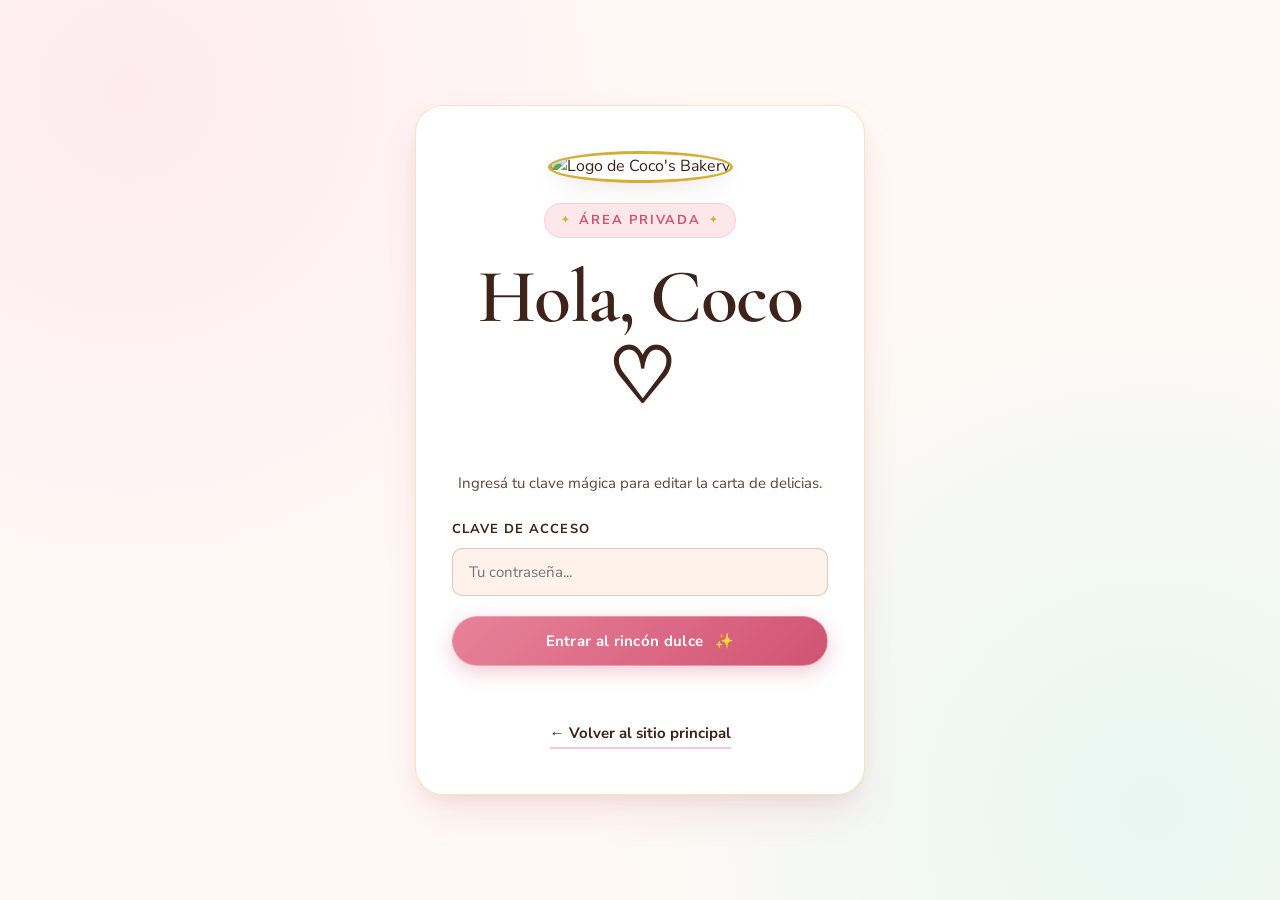
==== admin.html @ 11f6545b "refactor: eliminar menciones literales de monerias de cafe y unificar tono de marca" ====
<!doctype html>
<html lang="es">
  <head>
    <meta charset="UTF-8" />
    <meta name="viewport" content="width=device-width, initial-scale=1.0" />
    <meta name="robots" content="noindex,nofollow" />
    <title>Administración · Coco's Bakery</title>
    <link rel="preconnect" href="https://fonts.googleapis.com" />
    <link rel="preconnect" href="https://fonts.gstatic.com" crossorigin />
    <link href="https://fonts.googleapis.com/css2?family=Cormorant+Garamond:ital,wght@0,500;0,600;0,700;1,500&family=Nunito+Sans:wght@400;600;700;800&display=swap" rel="stylesheet" />
    <link rel="stylesheet" href="styles.css" />
  </head>
  <body class="admin-body">

    <!-- PANTALLA DE INGRESO (LOGIN) -->
    <main class="admin-login-wrap" id="admin-login">
      <div class="admin-login-card">
        <img class="admin-login-avatar" src="https://raw.githubusercontent.com/vslocaltech/cocos-bakery/main/assets/cocos-bakery-mark.jpg" alt="Logo de Coco's Bakery" />
        <span class="eyebrow">Área Privada</span>
        <h1>Hola, Coco ♡</h1>
        <p style="color: var(--choco-soft); font-size: 15px; margin-bottom: 24px;">Ingresá tu clave mágica para editar la carta de delicias.</p>
        
        <form id="login-form">
          <div class="form-group">
            <label for="admin-key">Clave de acceso</label>
            <input id="admin-key" class="form-control" type="password" autocomplete="current-password" placeholder="Tu contraseña..." required />
          </div>
          <button class="button button-pink" type="submit" style="width: 100%;">
            Entrar al rincón dulce <span>✨</span>
          </button>
          <p class="form-message" role="status"></p>
        </form>

        <div style="margin-top: 25px;">
          <a class="text-link" href="index.html">← Volver al sitio principal</a>
        </div>
      </div>
    </main>

    <!-- PANEL DE ADMINISTRACIÓN (DASHBOARD) -->
    <main class="admin-panel hidden" id="admin-panel">
      <!-- Barra superior -->
      <header class="admin-navbar">
        <a class="brand" href="index.html">
          <span class="brand-mini">C</span>
          <span>Coco's Bakery</span>
        </a>
        <div class="admin-nav-actions">
          <a href="catalogo.html" class="button button-secondary" style="padding: 8px 18px; font-size: 13px;">
            Ver catálogo <span>↗</span>
          </a>
          <button class="button button-dark" id="logout" type="button" style="padding: 8px 18px; font-size: 13px;">
            Cerrar sesión
          </button>
        </div>
      </header>

      <!-- Contenedor del panel -->
      <div class="admin-container">
        <div style="margin-bottom: 35px;">
          <span class="eyebrow">Coco's Bakery · Panel de Gestión</span>
          <h1>Tu carta, a tu manera ✨</h1>
          <p style="color: var(--choco-soft); max-width: 680px; font-size: 16px;">
            Podés agregar nuevos dulces, cambiar sus fotos, actualizar sus precios o editarlos cuando quieras. Los cambios se reflejarán instantáneamente en la tienda.
          </p>
        </div>

        <div class="admin-grid-layout">
          <!-- Formulario Agregar / Editar Producto -->
          <section class="admin-panel-card">
            <h2 id="form-title">Agregar Nuevo Dulce 🧁</h2>
            <p class="subtitle">Completá los detalles para publicar en el catálogo.</p>

            <form id="product-form">
              <input type="hidden" id="edit-index" value="-1" />

              <div class="form-group">
                <label for="prod-name">Nombre del producto</label>
                <input id="prod-name" name="name" class="form-control" required placeholder="Ej. Tarta de Frutillas Vintage" />
              </div>

              <div class="form-group">
                <label for="prod-category">Categoría</label>
                <select id="prod-category" name="category" class="form-control">
                  <option value="Tortas">Tortas</option>
                  <option value="Galletitas">Galletitas</option>
                  <option value="Dulces">Dulces</option>
                  <option value="Especiales">Especiales</option>
                </select>
              </div>

              <div class="form-group">
                <label for="prod-price">Precio referencial</label>
                <input id="prod-price" name="price" class="form-control" placeholder="Ej. $4.500 o Consultar" />
              </div>

              <div class="form-group">
                <label for="prod-desc">Descripción</label>
                <textarea id="prod-desc" name="description" class="form-control" rows="3" required placeholder="Detalles, sabores e ingredientes con encanto..."></textarea>
              </div>

              <div class="form-group">
                <label>Foto del producto</label>
                <div style="display: grid; gap: 8px;">
                  <input type="file" id="product-image-file" class="form-control" accept="image/*" style="font-size: 13px;" />
                  <input type="url" id="product-image-url" class="form-control" placeholder="O pega un enlace de imagen (https://...)" />
                </div>
                <!-- Vista previa de imagen -->
                <div class="image-preview-box">
                  <span id="preview-placeholder" class="image-preview-placeholder">
                    ✨ Vista previa de la foto aquí
                  </span>
                  <img id="preview-image" class="hidden" alt="Vista previa del dulce" />
                </div>
              </div>

              <div style="display: grid; gap: 10px; margin-top: 25px;">
                <button id="submit-btn" class="button button-pink" type="submit" style="width: 100%;">
                  Guardar en la carta <span>+</span>
                </button>
                <button id="cancel-btn" class="button button-secondary hidden" type="button" style="width: 100%;">
                  Cancelar edición
                </button>
              </div>
            </form>
          </section>

          <!-- Listado de Productos Existentes -->
          <section class="admin-panel-card">
            <h2>Dulces en la Carta 🎀</h2>
            <p class="subtitle">Lista en vivo de los productos disponibles en tu web.</p>
            <div id="admin-product-list" class="admin-products-list">
              <!-- Renderizado dinámicamente con script.js -->
            </div>
          </section>
        </div>
      </div>
    </main>

    <script src="script.js"></script>
  </body>
</html>
---- styles.css ----
/* ==========================================================================
   COCO'S BAKERY — PASTELERÍA DE FANTASÍA & REPOSTERÍA ARTESANAL
   Inspirado en la delicadeza victoriana, repostería mágica,
   tonos rosa pastel, crema de vainilla, acentos dorados y lazos delicados.
   ========================================================================== */

:root {
  /* Paleta Pastel de Fantasía */
  --cream-base: #FFF9F5;
  --cream-card: #FFFFFF;
  --cream-tint: #FFF2EB;
  --cream-soft: #FDE8DD;
  
  --pink-pastel: #FCE8EB;
  --pink-blush: #F7C6D0;
  --pink-accent: #E88299;
  --pink-deep: #D05373;
  
  --gold-shimmer: #FDF4D8;
  --gold-accent: #D4AF37;
  --gold-dark: #A67C1E;
  
  --mint-soft: #E3F5F0;
  --mint-accent: #87C7B5;
  
  --choco-rich: #3D2319;
  --choco-soft: #634336;
  --choco-light: #947164;
  --choco-border: rgba(61, 35, 25, 0.12);
  
  /* Tipografías */
  --font-serif: 'Cormorant Garamond', Garamond, 'Playfair Display', Georgia, serif;
  --font-sans: 'Nunito Sans', -apple-system, BlinkMacSystemFont, 'Segoe UI', Roboto, sans-serif;
  
  /* Elevaciones suaves (Marshmallow & Cream) */
  --shadow-sm: 0 4px 12px rgba(61, 35, 25, 0.05);
  --shadow-md: 0 10px 28px -4px rgba(61, 35, 25, 0.08), 0 4px 10px -2px rgba(232, 130, 153, 0.08);
  --shadow-lg: 0 20px 40px -6px rgba(208, 83, 115, 0.15), 0 8px 16px -4px rgba(61, 35, 25, 0.06);
  --shadow-gold: 0 8px 24px -2px rgba(212, 175, 55, 0.25);
  
  /* Radios de borde */
  --radius-sm: 10px;
  --radius-md: 18px;
  --radius-lg: 28px;
  --radius-full: 9999px;
  
  --transition: all 0.3s cubic-bezier(0.25, 1, 0.5, 1);
}

* {
  box-sizing: border-box;
}

html {
  scroll-behavior: smooth;
}

body {
  margin: 0;
  background-color: var(--cream-base);
  color: var(--choco-rich);
  font-family: var(--font-sans);
  font-size: 16px;
  line-height: 1.6;
  overflow-x: hidden;
  background-image: 
    radial-gradient(circle at 10% 20%, rgba(247, 198, 208, 0.3) 0%, transparent 40%),
    radial-gradient(circle at 90% 80%, rgba(227, 245, 240, 0.35) 0%, transparent 45%),
    radial-gradient(circle at 50% 50%, rgba(253, 244, 216, 0.25) 0%, transparent 60%);
  background-attachment: fixed;
}

/* Enlaces y botones base */
a {
  color: inherit;
  text-decoration: none;
  transition: var(--transition);
}

button, input, textarea, select {
  font-family: inherit;
  font-size: inherit;
}

button {
  cursor: pointer;
  border: none;
  background: none;
}

/* ==========================================================================
   TIPOGRAFÍA Y ENCABEZADOS
   ========================================================================== */

h1, h2, h3, h4 {
  font-family: var(--font-serif);
  font-weight: 600;
  color: var(--choco-rich);
  margin-top: 0;
}

h1 {
  font-size: clamp(42px, 6vw, 76px);
  line-height: 1.08;
  letter-spacing: -0.02em;
}

h1 em, h2 em {
  font-style: italic;
  font-weight: 500;
  color: var(--pink-deep);
  position: relative;
  display: inline-block;
}

h1 em::after, h2 em::after {
  content: '';
  position: absolute;
  left: 0;
  bottom: 2px;
  width: 100%;
  height: 6px;
  background: var(--pink-blush);
  opacity: 0.45;
  border-radius: var(--radius-full);
  z-index: -1;
}

h2 {
  font-size: clamp(32px, 4vw, 50px);
  line-height: 1.15;
  letter-spacing: -0.015em;
  margin-bottom: 12px;
}

h3 {
  font-size: 26px;
  line-height: 1.25;
}

.eyebrow {
  display: inline-flex;
  align-items: center;
  gap: 8px;
  font-size: 13px;
  font-weight: 700;
  text-transform: uppercase;
  letter-spacing: 0.14em;
  color: var(--pink-deep);
  background: var(--pink-pastel);
  padding: 6px 16px;
  border-radius: var(--radius-full);
  border: 1px solid rgba(232, 130, 153, 0.25);
  margin-bottom: 18px;
}

.eyebrow::before, .eyebrow::after {
  content: '✦';
  font-size: 10px;
  color: var(--gold-accent);
}

.section-pad {
  padding: 85px max(6vw, 24px);
}

/* ==========================================================================
   ENCABEZADO / NAVBAR (ESTILO MAID CAFÉ DE FANTASÍA)
   ========================================================================== */

.site-header {
  position: sticky;
  top: 0;
  z-index: 100;
  min-height: 80px;
  padding: 0 max(6vw, 24px);
  display: flex;
  align-items: center;
  justify-content: space-between;
  background: rgba(255, 249, 245, 0.88);
  backdrop-filter: blur(14px);
  -webkit-backdrop-filter: blur(14px);
  border-bottom: 1px solid rgba(212, 175, 55, 0.2);
  box-shadow: 0 4px 20px rgba(61, 35, 25, 0.03);
  transition: var(--transition);
}

.brand {
  display: inline-flex;
  align-items: center;
  gap: 14px;
  font-family: var(--font-serif);
  font-size: 27px;
  font-weight: 700;
  color: var(--choco-rich);
  letter-spacing: -0.01em;
}

.brand-mini {
  display: grid;
  place-items: center;
  width: 42px;
  height: 42px;
  border-radius: 50%;
  background: linear-gradient(135deg, var(--pink-blush), var(--pink-pastel));
  border: 2px solid var(--gold-accent);
  color: var(--pink-deep);
  font-family: var(--font-serif);
  font-size: 26px;
  font-style: italic;
  font-weight: 700;
  box-shadow: var(--shadow-sm);
  transition: var(--transition);
}

.brand:hover .brand-mini {
  transform: rotate(-10deg) scale(1.08);
  box-shadow: var(--shadow-gold);
}

.main-nav {
  display: flex;
  align-items: center;
  gap: 28px;
}

.main-nav a {
  font-size: 14px;
  font-weight: 600;
  color: var(--choco-soft);
  position: relative;
  padding: 8px 4px;
  letter-spacing: 0.02em;
}

.main-nav a::after {
  content: '';
  position: absolute;
  left: 50%;
  bottom: 0;
  width: 0;
  height: 2px;
  background: linear-gradient(90deg, var(--pink-accent), var(--gold-accent));
  border-radius: var(--radius-full);
  transition: var(--transition);
  transform: translateX(-50%);
}

.main-nav a:hover, .main-nav a.active {
  color: var(--pink-deep);
}

.main-nav a:hover::after, .main-nav a.active::after {
  width: 100%;
}

.nav-cta {
  background: linear-gradient(135deg, var(--pink-blush), var(--pink-accent)) !important;
  color: #fff !important;
  padding: 10px 22px !important;
  border-radius: var(--radius-full) !important;
  font-weight: 700 !important;
  box-shadow: 0 4px 15px rgba(232, 130, 153, 0.35);
}

.nav-cta:hover {
  transform: translateY(-2px);
  box-shadow: 0 6px 20px rgba(232, 130, 153, 0.45);
}

.nav-cta::after {
  display: none !important;
}

.menu-button {
  display: none;
  background: var(--pink-pastel);
  border: 1px solid var(--pink-blush);
  padding: 8px 16px;
  border-radius: var(--radius-full);
  color: var(--choco-rich);
  font-weight: 700;
  font-size: 14px;
}

/* ==========================================================================
   BOTONES Y LLAMADAS A LA ACCIÓN
   ========================================================================== */

.button {
  display: inline-flex;
  align-items: center;
  justify-content: center;
  gap: 12px;
  padding: 14px 28px;
  border-radius: var(--radius-full);
  font-size: 15px;
  font-weight: 700;
  letter-spacing: 0.02em;
  transition: var(--transition);
  box-shadow: var(--shadow-sm);
  position: relative;
  overflow: hidden;
}

.button::before {
  content: '';
  position: absolute;
  top: 0;
  left: -100%;
  width: 100%;
  height: 100%;
  background: linear-gradient(90deg, transparent, rgba(255, 255, 255, 0.35), transparent);
  transition: left 0.6s ease;
}

.button:hover::before {
  left: 100%;
}

.button:hover {
  transform: translateY(-3px);
  box-shadow: var(--shadow-md);
}

.button:active {
  transform: translateY(-1px);
}

.button-pink {
  background: linear-gradient(135deg, var(--pink-accent), var(--pink-deep));
  color: #FFFFFF;
  border: 1px solid rgba(255, 255, 255, 0.3);
  box-shadow: 0 6px 20px rgba(208, 83, 115, 0.3);
}

.button-pink:hover {
  box-shadow: 0 10px 28px rgba(208, 83, 115, 0.42);
}

.button-dark {
  background: linear-gradient(135deg, var(--choco-rich), #26140D);
  color: var(--cream-base);
  border: 1px solid var(--gold-accent);
  box-shadow: 0 6px 20px rgba(61, 35, 25, 0.25);
}

.button-dark:hover {
  border-color: #ffd966;
  box-shadow: var(--shadow-gold);
}

.button-gold {
  background: linear-gradient(135deg, #F3D279, var(--gold-accent));
  color: var(--choco-rich);
  border: 1px solid rgba(255, 255, 255, 0.5);
  box-shadow: var(--shadow-gold);
}

.button-secondary {
  background: var(--cream-card);
  color: var(--choco-rich);
  border: 1px solid var(--choco-border);
}

.button-secondary:hover {
  border-color: var(--pink-accent);
  color: var(--pink-deep);
  background: var(--pink-pastel);
}

.text-link {
  display: inline-flex;
  align-items: center;
  gap: 8px;
  font-weight: 700;
  color: var(--choco-rich);
  font-size: 15px;
  border-bottom: 2px solid var(--pink-blush);
  padding-bottom: 2px;
  transition: var(--transition);
}

.text-link:hover {
  color: var(--pink-deep);
  border-color: var(--pink-deep);
  gap: 12px;
}

/* ==========================================================================
   SECCIÓN HERO (PASTELERÍA DE FANTASÍA)
   ========================================================================== */

.hero {
  min-height: calc(88vh - 80px);
  display: grid;
  grid-template-columns: 1.15fr 0.85fr;
  align-items: center;
  padding: 60px max(6vw, 24px) 80px;
  gap: 40px;
  position: relative;
}

.hero-copy {
  max-width: 650px;
  position: relative;
  z-index: 2;
}

.hero-copy h1 {
  margin: 12px 0 20px;
}

.hero-text {
  font-size: 19px;
  color: var(--choco-soft);
  line-height: 1.68;
  margin-bottom: 35px;
}

.hero-actions {
  display: flex;
  align-items: center;
  gap: 20px;
  flex-wrap: wrap;
}

/* Arte central del Hero */
.hero-art {
  position: relative;
  display: grid;
  place-items: center;
  min-height: 480px;
}

/* Marco festoneado de encaje (Lace ring de fantasía) */
.lace-ring {
  position: absolute;
  width: min(38vw, 440px);
  height: min(38vw, 440px);
  border-radius: 50%;
  background: radial-gradient(circle, rgba(255, 242, 235, 0.9) 0%, rgba(247, 198, 208, 0.35) 70%, transparent 72%);
  border: 14px double rgba(212, 175, 55, 0.45);
  box-shadow: 0 0 45px rgba(247, 198, 208, 0.5), inset 0 0 35px rgba(253, 244, 216, 0.6);
  animation: gentlePulse 8s infinite ease-in-out;
}

@keyframes gentlePulse {
  0%, 100% { transform: scale(1) rotate(0deg); }
  50% { transform: scale(1.03) rotate(3deg); }
}

.hero-logo-wrap {
  width: min(28vw, 340px);
  aspect-ratio: 1;
  border-radius: 50%;
  padding: 14px;
  background: linear-gradient(145deg, #FFF6EE, var(--pink-pastel));
  border: 3px solid var(--gold-accent);
  box-shadow: var(--shadow-lg), 0 0 0 8px rgba(255, 255, 255, 0.8);
  position: relative;
  z-index: 2;
  transition: var(--transition);
}

.hero-logo-wrap:hover {
  transform: scale(1.02);
  box-shadow: 0 25px 50px rgba(208, 83, 115, 0.25), 0 0 0 10px rgba(255, 255, 255, 0.95);
}

.hero-logo-wrap img {
  width: 100%;
  height: 100%;
  display: block;
  object-fit: cover;
  border-radius: 50%;
  border: 2px solid rgba(212, 175, 55, 0.3);
}

/* Destellos y magia flotante */
.spark {
  position: absolute;
  z-index: 3;
  filter: drop-shadow(0 2px 8px rgba(212, 175, 55, 0.4));
  animation: sparkleFloat 4s ease-in-out infinite;
  pointer-events: none;
}

.spark-one {
  font-size: 32px;
  color: var(--gold-accent);
  top: 10%;
  left: 12%;
  animation-delay: 0s;
}

.spark-two {
  font-size: 44px;
  color: var(--pink-deep);
  top: 16%;
  right: 10%;
  animation-delay: 1.2s;
}

.spark-three {
  font-size: 28px;
  color: var(--pink-accent);
  bottom: 18%;
  left: 16%;
  animation-delay: 2.4s;
}

@keyframes sparkleFloat {
  0%, 100% { transform: translateY(0) rotate(0deg) scale(1); }
  50% { transform: translateY(-10px) rotate(8deg) scale(1.15); }
}

/* Lazos decorativos elegantes */
.ribbon {
  position: absolute;
  z-index: 4;
  bottom: 8%;
  width: 90px;
  height: 48px;
  background: linear-gradient(135deg, var(--pink-blush), var(--pink-accent));
  border: 1px solid rgba(255, 255, 255, 0.7);
  box-shadow: var(--shadow-md);
  border-radius: 30% 70% 70% 30% / 30% 30% 70% 70%;
}

.ribbon-left {
  left: 28%;
  transform: rotate(20deg);
}

.ribbon-right {
  right: 28%;
  transform: rotate(-20deg) scaleX(-1);
}

.art-note {
  position: absolute;
  right: -5px;
  bottom: 4%;
  background: var(--cream-card);
  padding: 8px 18px;
  border-radius: var(--radius-full);
  border: 1px solid var(--gold-accent);
  box-shadow: var(--shadow-sm);
  font-family: var(--font-serif);
  font-style: italic;
  font-size: 18px;
  color: var(--choco-rich);
  z-index: 5;
  transform: rotate(-4deg);
}

/* ==========================================================================
   MARQUEE INFINITO (CINTA MÁGICA CONTINUA)
   ========================================================================== */

.marquee-container {
  overflow: hidden;
  background: linear-gradient(90deg, #3D2319 0%, #4D2D20 50%, #3D2319 100%);
  color: var(--gold-shimmer);
  padding: 14px 0;
  border-top: 2px solid var(--gold-accent);
  border-bottom: 2px solid var(--gold-accent);
  box-shadow: 0 4px 15px rgba(61, 35, 25, 0.15);
  display: flex;
  white-space: nowrap;
}

.marquee-track {
  display: flex;
  align-items: center;
  gap: 36px;
  animation: marqueeScroll 28s linear infinite;
  min-width: 100%;
}

.marquee-track span {
  font-size: 14px;
  font-weight: 700;
  letter-spacing: 0.12em;
  text-transform: uppercase;
  display: inline-flex;
  align-items: center;
  gap: 12px;
}

.marquee-track i {
  color: var(--gold-accent);
  font-style: normal;
  font-size: 14px;
}

@keyframes marqueeScroll {
  from { transform: translateX(0); }
  to { transform: translateX(-50%); }
}

.marquee-container:hover .marquee-track {
  animation-play-state: paused;
}

/* ==========================================================================
   TARJETAS DE PRODUCTO Y GRILLAS (SWEET CARDS)
   ========================================================================== */

.section-heading {
  display: flex;
  justify-content: space-between;
  align-items: flex-end;
  margin-bottom: 45px;
  gap: 20px;
}

.treat-grid, .catalogue-grid {
  display: grid;
  grid-template-columns: repeat(auto-fill, minmax(310px, 1fr));
  gap: 32px;
}

.product-card {
  background: var(--cream-card);
  border-radius: var(--radius-md);
  border: 1px solid rgba(212, 175, 55, 0.25);
  box-shadow: var(--shadow-sm);
  padding: 18px;
  display: flex;
  flex-direction: column;
  transition: var(--transition);
  position: relative;
  overflow: hidden;
}

.product-card::before {
  content: '';
  position: absolute;
  top: 0;
  left: 0;
  right: 0;
  height: 5px;
  background: linear-gradient(90deg, var(--pink-blush), var(--gold-accent), var(--pink-blush));
  opacity: 0;
  transition: var(--transition);
}

.product-card:hover {
  transform: translateY(-8px);
  box-shadow: var(--shadow-lg);
  border-color: rgba(232, 130, 153, 0.45);
}

.product-card:hover::before {
  opacity: 1;
}

.product-media {
  position: relative;
  width: 100%;
  aspect-ratio: 1.15;
  border-radius: calc(var(--radius-md) - 6px);
  overflow: hidden;
  background: var(--cream-soft);
  margin-bottom: 18px;
}

.product-media img {
  width: 100%;
  height: 100%;
  object-fit: cover;
  transition: transform 0.5s ease;
}

.product-card:hover .product-media img {
  transform: scale(1.06);
}

.badge-kind {
  position: absolute;
  top: 12px;
  left: 12px;
  background: rgba(255, 255, 255, 0.92);
  backdrop-filter: blur(8px);
  -webkit-backdrop-filter: blur(8px);
  color: var(--pink-deep);
  font-size: 11px;
  font-weight: 800;
  letter-spacing: 0.08em;
  text-transform: uppercase;
  padding: 5px 12px;
  border-radius: var(--radius-full);
  border: 1px solid rgba(232, 130, 153, 0.25);
  box-shadow: var(--shadow-sm);
  z-index: 2;
}

.product-info {
  display: flex;
  flex-direction: column;
  flex-grow: 1;
}

.product-title {
  font-family: var(--font-serif);
  font-size: 26px;
  font-weight: 700;
  color: var(--choco-rich);
  margin: 0 0 8px;
  line-height: 1.2;
}

.product-desc {
  font-size: 14px;
  color: var(--choco-soft);
  line-height: 1.55;
  margin: 0 0 18px;
  flex-grow: 1;
}

.product-footer {
  display: flex;
  align-items: center;
  justify-content: space-between;
  padding-top: 14px;
  border-top: 1px solid var(--cream-soft);
  gap: 12px;
}

.product-price {
  font-family: var(--font-serif);
  font-size: 24px;
  font-weight: 700;
  color: var(--choco-rich);
}

.order-btn {
  display: inline-flex;
  align-items: center;
  gap: 8px;
  background: linear-gradient(135deg, var(--pink-pastel), var(--pink-blush));
  color: var(--pink-deep);
  border: 1px solid rgba(232, 130, 153, 0.4);
  padding: 8px 16px;
  border-radius: var(--radius-full);
  font-size: 13px;
  font-weight: 700;
  transition: var(--transition);
}

.order-btn:hover {
  background: linear-gradient(135deg, var(--pink-accent), var(--pink-deep));
  color: #fff;
  box-shadow: 0 4px 12px rgba(208, 83, 115, 0.3);
}

/* ==========================================================================
   SECCIÓN HISTORIA & SELLO ARTESANAL
   ========================================================================== */

.story-section {
  background: linear-gradient(145deg, #FFF0E8 0%, #FCE8EE 100%);
  border-top: 1px solid rgba(212, 175, 55, 0.25);
  border-bottom: 1px solid rgba(212, 175, 55, 0.25);
  position: relative;
  overflow: hidden;
}

.story-grid {
  display: grid;
  grid-template-columns: 1.2fr 0.8fr;
  align-items: center;
  gap: 60px;
}

.story-copy p {
  font-size: 18px;
  color: var(--choco-soft);
  line-height: 1.75;
  margin: 20px 0 30px;
}

.story-visual-wrap {
  display: flex;
  justify-content: center;
  align-items: center;
}

.story-stamp-card {
  width: 270px;
  height: 270px;
  border-radius: 50%;
  background: var(--cream-card);
  border: 3px double var(--gold-accent);
  box-shadow: var(--shadow-lg), inset 0 0 25px rgba(247, 198, 208, 0.3);
  display: flex;
  flex-direction: column;
  align-items: center;
  justify-content: center;
  text-align: center;
  padding: 25px;
  transform: rotate(-6deg);
  transition: var(--transition);
}

.story-stamp-card:hover {
  transform: rotate(0deg) scale(1.05);
}

.story-stamp-card .stamp-icon {
  font-size: 38px;
  color: var(--pink-deep);
  margin-bottom: 6px;
}

.story-stamp-card h3 {
  font-size: 22px;
  letter-spacing: 0.12em;
  text-transform: uppercase;
  margin: 0;
  color: var(--choco-rich);
}

.story-stamp-card span {
  font-size: 13px;
  color: var(--gold-dark);
  font-weight: 700;
  letter-spacing: 0.1em;
  text-transform: uppercase;
}

/* ==========================================================================
   SECCIÓN REDES SOCIALES
   ========================================================================== */

.social-section {
  text-align: center;
}

.social-cards {
  display: flex;
  justify-content: center;
  gap: 24px;
  flex-wrap: wrap;
  margin-top: 35px;
}

.social-card {
  display: flex;
  align-items: center;
  gap: 16px;
  background: var(--cream-card);
  padding: 16px 28px;
  border-radius: var(--radius-full);
  border: 1px solid rgba(212, 175, 55, 0.25);
  box-shadow: var(--shadow-sm);
  font-weight: 700;
  color: var(--choco-rich);
  transition: var(--transition);
}

.social-card:hover {
  transform: translateY(-4px);
  box-shadow: var(--shadow-md);
  border-color: var(--pink-accent);
  color: var(--pink-deep);
}

.social-icon {
  width: 36px;
  height: 36px;
  border-radius: 50%;
  background: var(--pink-pastel);
  display: grid;
  place-items: center;
  color: var(--pink-deep);
  font-size: 18px;
}

/* ==========================================================================
   PIE DE PÁGINA (FOOTER)
   ========================================================================== */

.site-footer {
  padding: 35px max(6vw, 24px);
  background: #FFF2EB;
  border-top: 1px solid rgba(212, 175, 55, 0.2);
  display: flex;
  justify-content: space-between;
  align-items: center;
  gap: 20px;
  font-size: 14px;
  color: var(--choco-light);
}

.footer-secret-heart {
  font-size: 20px;
  color: var(--pink-deep);
  opacity: 0.6;
  cursor: pointer;
  transition: var(--transition);
  display: inline-block;
  padding: 6px;
}

.footer-secret-heart:hover {
  opacity: 1;
  transform: scale(1.3);
  filter: drop-shadow(0 0 8px rgba(232, 130, 153, 0.7));
}

/* ==========================================================================
   PÁGINA CATÁLOGO (catalogo.html)
   ========================================================================== */

.catalogue-hero {
  text-align: center;
  padding: 70px max(6vw, 24px) 40px;
  background: linear-gradient(180deg, rgba(255, 242, 235, 0.7) 0%, transparent 100%);
  position: relative;
}

.catalogue-hero p {
  max-width: 550px;
  margin: 14px auto 0;
  font-size: 18px;
  color: var(--choco-soft);
}

.filter-bar {
  display: flex;
  justify-content: center;
  flex-wrap: wrap;
  gap: 12px;
  margin: 40px 0 50px;
}

.filter-btn {
  background: var(--cream-card);
  color: var(--choco-soft);
  border: 1px solid rgba(212, 175, 55, 0.25);
  padding: 10px 24px;
  border-radius: var(--radius-full);
  font-size: 14px;
  font-weight: 700;
  transition: var(--transition);
  box-shadow: var(--shadow-sm);
}

.filter-btn:hover {
  border-color: var(--pink-accent);
  color: var(--pink-deep);
  transform: translateY(-2px);
}

.filter-btn.active {
  background: linear-gradient(135deg, var(--pink-accent), var(--pink-deep));
  color: #FFFFFF;
  border-color: transparent;
  box-shadow: 0 4px 15px rgba(208, 83, 115, 0.35);
}

/* Nota de pedido personalizado */
.custom-order-box {
  background: linear-gradient(135deg, #FFF5ED, #FDE6EC);
  border: 2px dashed rgba(212, 175, 55, 0.45);
  border-radius: var(--radius-lg);
  padding: 45px max(5vw, 28px);
  margin-top: 70px;
  display: flex;
  align-items: center;
  justify-content: space-between;
  gap: 30px;
  box-shadow: var(--shadow-md);
}

.custom-order-copy h2 {
  font-size: 36px;
  margin: 0 0 10px;
}

.custom-order-copy p {
  font-size: 16px;
  color: var(--choco-soft);
  margin: 0;
}

/* ==========================================================================
   PANEL DE ADMINISTRACIÓN (admin.html)
   ========================================================================== */

.admin-body {
  min-height: 100vh;
  background-color: var(--cream-base);
  background-image: radial-gradient(circle at 10% 10%, #FDEBF0 0%, transparent 40%),
                    radial-gradient(circle at 90% 90%, #E8F7F2 0%, transparent 40%);
}

.admin-login-wrap {
  min-height: 100vh;
  display: grid;
  place-items: center;
  padding: 30px 20px;
}

.admin-login-card {
  width: min(100%, 450px);
  background: var(--cream-card);
  border-radius: var(--radius-lg);
  border: 1px solid rgba(212, 175, 55, 0.3);
  box-shadow: var(--shadow-lg);
  padding: 45px 36px;
  text-align: center;
  position: relative;
}

.admin-login-avatar {
  width: 95px;
  height: 95px;
  border-radius: 50%;
  object-fit: cover;
  border: 3px solid var(--gold-accent);
  box-shadow: var(--shadow-md);
  margin-bottom: 20px;
}

.form-group {
  text-align: left;
  margin-bottom: 20px;
}

.form-group label {
  display: block;
  font-size: 13px;
  font-weight: 700;
  text-transform: uppercase;
  letter-spacing: 0.08em;
  color: var(--choco-rich);
  margin-bottom: 8px;
}

.form-control {
  width: 100%;
  padding: 13px 16px;
  border-radius: var(--radius-sm);
  border: 1px solid rgba(61, 35, 25, 0.2);
  background: var(--cream-tint);
  color: var(--choco-rich);
  font-size: 15px;
  transition: var(--transition);
}

.form-control:focus {
  outline: none;
  border-color: var(--pink-accent);
  background: #FFFFFF;
  box-shadow: 0 0 0 3px rgba(232, 130, 153, 0.2);
}

.form-message {
  font-size: 13px;
  color: var(--pink-deep);
  min-height: 20px;
  margin: 10px 0 0;
  font-weight: 600;
}

/* Panel principal de administración */
.admin-navbar {
  background: rgba(255, 255, 255, 0.95);
  backdrop-filter: blur(10px);
  border-bottom: 1px solid rgba(212, 175, 55, 0.25);
  padding: 16px max(6vw, 24px);
  display: flex;
  justify-content: space-between;
  align-items: center;
  box-shadow: var(--shadow-sm);
}

.admin-nav-actions {
  display: flex;
  align-items: center;
  gap: 16px;
}

.admin-container {
  max-width: 1300px;
  margin: 0 auto;
  padding: 40px 24px 80px;
}

.admin-grid-layout {
  display: grid;
  grid-template-columns: 420px 1fr;
  gap: 36px;
  align-items: start;
}

.admin-panel-card {
  background: var(--cream-card);
  border-radius: var(--radius-md);
  border: 1px solid rgba(212, 175, 55, 0.25);
  box-shadow: var(--shadow-md);
  padding: 30px;
}

.admin-panel-card h2 {
  font-size: 28px;
  margin: 0 0 6px;
}

.admin-panel-card p.subtitle {
  font-size: 14px;
  color: var(--choco-light);
  margin: 0 0 24px;
}

/* Vista previa de imagen en formulario */
.image-preview-box {
  width: 100%;
  height: 170px;
  border: 2px dashed rgba(212, 175, 55, 0.4);
  border-radius: var(--radius-sm);
  background: var(--cream-tint);
  display: grid;
  place-items: center;
  margin-top: 10px;
  overflow: hidden;
  position: relative;
}

.image-preview-box img {
  width: 100%;
  height: 100%;
  object-fit: cover;
}

.image-preview-placeholder {
  font-size: 13px;
  color: var(--choco-light);
  text-align: center;
  padding: 15px;
}

/* Tarjetas de productos en admin */
.admin-products-list {
  display: grid;
  gap: 16px;
}

.admin-item-row {
  display: grid;
  grid-template-columns: 90px 1fr auto;
  align-items: center;
  gap: 18px;
  background: var(--cream-tint);
  border: 1px solid rgba(212, 175, 55, 0.2);
  border-radius: var(--radius-sm);
  padding: 14px;
  transition: var(--transition);
}

.admin-item-row:hover {
  background: #FFFFFF;
  box-shadow: var(--shadow-sm);
  border-color: var(--pink-blush);
}

.admin-item-thumb {
  width: 90px;
  height: 80px;
  border-radius: 8px;
  object-fit: cover;
  background: var(--cream-soft);
}

.admin-item-details h4 {
  font-size: 19px;
  margin: 0 0 4px;
  color: var(--choco-rich);
}

.admin-item-details p {
  font-size: 13px;
  color: var(--choco-soft);
  margin: 0 0 6px;
  line-height: 1.4;
}

.admin-item-meta {
  display: flex;
  align-items: center;
  gap: 12px;
  font-size: 13px;
}

.admin-item-price {
  font-weight: 700;
  color: var(--pink-deep);
}

.admin-item-actions {
  display: flex;
  flex-direction: column;
  gap: 8px;
}

.btn-icon {
  width: 36px;
  height: 36px;
  border-radius: 50%;
  display: grid;
  place-items: center;
  font-size: 15px;
  transition: var(--transition);
}

.btn-edit {
  background: var(--gold-shimmer);
  color: var(--gold-dark);
  border: 1px solid var(--gold-accent);
}

.btn-edit:hover {
  background: var(--gold-accent);
  color: #fff;
}

.btn-delete {
  background: #FEECEB;
  color: #D32F2F;
  border: 1px solid #FFCDD2;
}

.btn-delete:hover {
  background: #D32F2F;
  color: #fff;
}

.empty-state {
  text-align: center;
  padding: 45px 20px;
  color: var(--choco-light);
  font-size: 15px;
}

/* Toast de notificación */
.toast-msg {
  position: fixed;
  bottom: 30px;
  right: 30px;
  background: var(--choco-rich);
  color: var(--cream-base);
  padding: 14px 24px;
  border-radius: var(--radius-full);
  border: 1px solid var(--gold-accent);
  box-shadow: var(--shadow-lg);
  font-weight: 600;
  font-size: 14px;
  z-index: 1000;
  display: flex;
  align-items: center;
  gap: 10px;
  animation: slideInUp 0.3s ease;
}

@keyframes slideInUp {
  from { transform: translateY(50px); opacity: 0; }
  to { transform: translateY(0); opacity: 1; }
}

.hidden {
  display: none !important;
}

/* ==========================================================================
   RESPONSIVE DESIGN (TABLET & MOBILE)
   ========================================================================== */

@media (max-width: 992px) {
  .hero {
    grid-template-columns: 1fr;
    text-align: center;
    padding-top: 40px;
  }
  
  .hero-copy {
    margin: 0 auto;
  }
  
  .hero-actions {
    justify-content: center;
  }
  
  .hero-art {
    margin-top: 20px;
    min-height: 400px;
  }
  
  .story-grid {
    grid-template-columns: 1fr;
    text-align: center;
  }
  
  .admin-grid-layout {
    grid-template-columns: 1fr;
  }
}

@media (max-width: 768px) {
  .menu-button {
    display: block;
  }
  
  .main-nav {
    display: none;
    position: absolute;
    top: 80px;
    left: 0;
    right: 0;
    background: rgba(255, 249, 245, 0.98);
    backdrop-filter: blur(16px);
    flex-direction: column;
    padding: 24px;
    border-bottom: 2px solid var(--gold-accent);
    box-shadow: var(--shadow-lg);
    gap: 18px;
  }
  
  .main-nav.open {
    display: flex;
  }
  
  .custom-order-box {
    flex-direction: column;
    text-align: center;
  }
  
  .site-footer {
    flex-direction: column;
    text-align: center;
  }
}
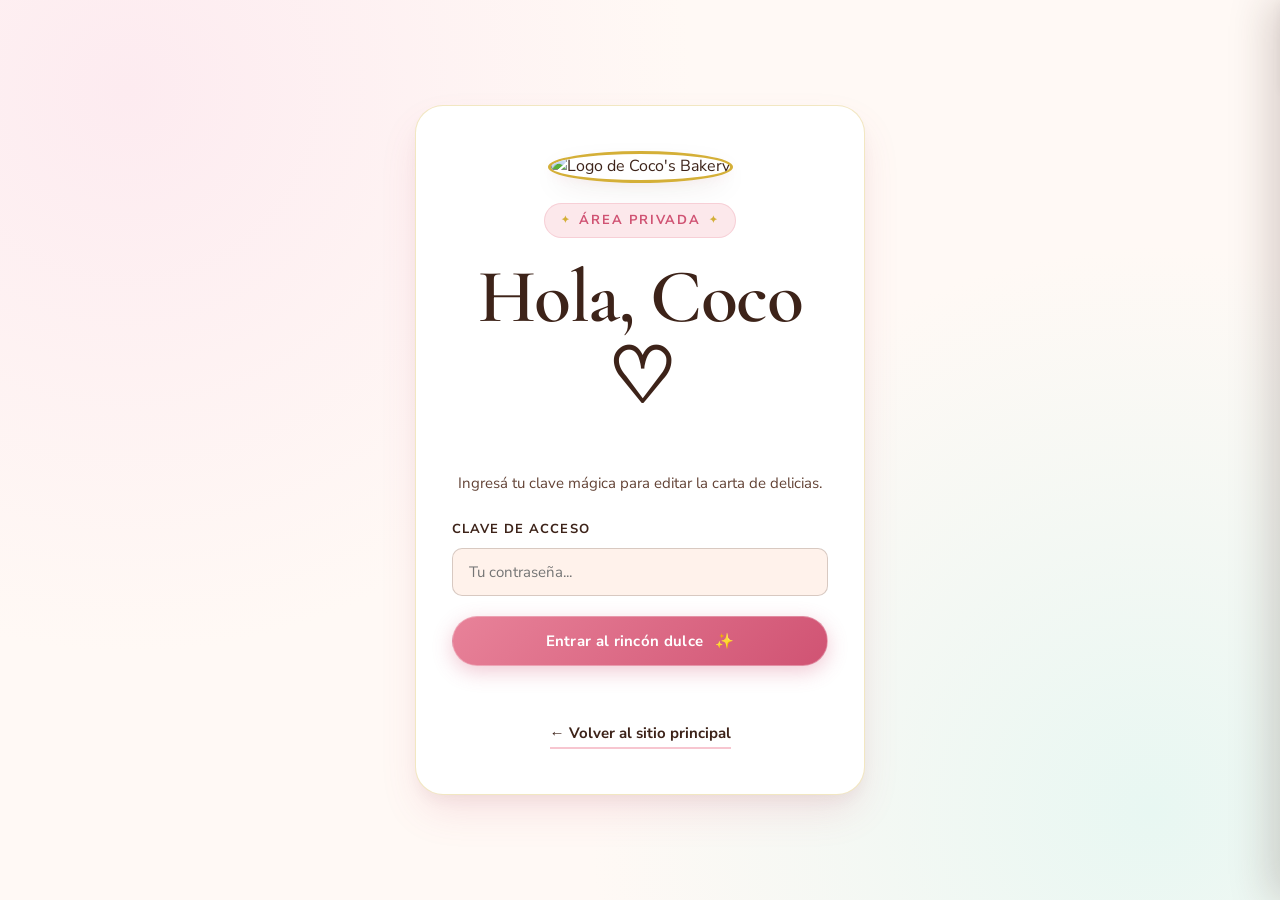
==== commit 16025beb: "Fix cart alias copy, WhatsApp checkout redirect, and apply Cafe Cuties aesthetic revamp" ====
--- a/admin.html
+++ b/admin.html
@@ -5,6 +5,8 @@
     <meta name="viewport" content="width=device-width, initial-scale=1.0" />
     <meta name="robots" content="noindex,nofollow" />
     <title>Administración · Coco's Bakery</title>
+    <!-- Favicon temático SVG -->
+    <link rel="icon" href="data:image/svg+xml,<svg xmlns=%22http://www.w3.org/2000/svg%22 viewBox=%220 0 100 100%22><text y=%22.9em%22 font-size=%2290%22>🧁</text></svg>" />
     <link rel="preconnect" href="https://fonts.googleapis.com" />
     <link rel="preconnect" href="https://fonts.gstatic.com" crossorigin />
     <link href="https://fonts.googleapis.com/css2?family=Cormorant+Garamond:ital,wght@0,500;0,600;0,700;1,500&family=Nunito+Sans:wght@400;600;700;800&display=swap" rel="stylesheet" />
@@ -15,7 +17,7 @@
     <!-- PANTALLA DE INGRESO (LOGIN) -->
     <main class="admin-login-wrap" id="admin-login">
       <div class="admin-login-card">
-        <img class="admin-login-avatar" src="https://raw.githubusercontent.com/vslocaltech/cocos-bakery/main/assets/cocos-bakery-mark.jpg" alt="Logo de Coco's Bakery" />
+        <img class="admin-login-avatar" src="assets/cocos-bakery-mark.jpg" onerror="this.onerror=null;this.src='https://raw.githubusercontent.com/vslocaltech/cocos-bakery/main/assets/cocos-bakery-mark.jpg';" alt="Logo de Coco's Bakery" />
         <span class="eyebrow">Área Privada</span>
         <h1>Hola, Coco ♡</h1>
         <p style="color: var(--choco-soft); font-size: 15px; margin-bottom: 24px;">Ingresá tu clave mágica para editar la carta de delicias.</p>
@@ -90,6 +92,18 @@
               </div>
 
               <div class="form-group">
+                <label for="prod-tag">Etiqueta destacada (Opcional)</label>
+                <select id="prod-tag" name="tag" class="form-control">
+                  <option value="">Sin etiqueta</option>
+                  <option value="Más pedido">Más pedido 🔥</option>
+                  <option value="Favorito">Favorito ♥</option>
+                  <option value="Destacado">Destacado ✨</option>
+                  <option value="Personalizable">Personalizable 🎨</option>
+                  <option value="Edición limitada">Edición limitada 🎀</option>
+                </select>
+              </div>
+
+              <div class="form-group">
                 <label for="prod-price">Precio referencial</label>
                 <input id="prod-price" name="price" class="form-control" placeholder="Ej. $4.500 o Consultar" />
               </div>
@@ -129,6 +143,18 @@
           <section class="admin-panel-card">
             <h2>Dulces en la Carta 🎀</h2>
             <p class="subtitle">Lista en vivo de los productos disponibles en tu web.</p>
+
+            <!-- Barra de búsqueda, contador y reseteo -->
+            <div class="admin-list-header">
+              <div class="admin-list-topbar">
+                <span id="admin-product-count" class="badge-kind" style="position: static;">Cargando dulces...</span>
+                <button type="button" id="admin-reset-btn" class="button button-secondary" style="padding: 6px 14px; font-size: 12px;" title="Restaurar productos predeterminados">
+                  Restaurar ejemplos ↺
+                </button>
+              </div>
+              <input type="search" id="admin-search-input" class="form-control" placeholder="🔍 Buscar dulce por nombre o categoría..." style="padding: 9px 14px; font-size: 13px;" />
+            </div>
+
             <div id="admin-product-list" class="admin-products-list">
               <!-- Renderizado dinámicamente con script.js -->
             </div>
--- a/styles.css
+++ b/styles.css
@@ -22,6 +22,7 @@
   
   --mint-soft: #E3F5F0;
   --mint-accent: #87C7B5;
+  --mint-deep: #2D7A68;
   
   --choco-rich: #3D2319;
   --choco-soft: #634336;
@@ -177,11 +178,18 @@
   display: flex;
   align-items: center;
   justify-content: space-between;
-  background: rgba(255, 249, 245, 0.88);
+  background:
+    repeating-linear-gradient(
+      90deg,
+      rgba(255, 249, 245, 0.92) 0px,
+      rgba(255, 249, 245, 0.92) 28px,
+      rgba(252, 232, 235, 0.42) 28px,
+      rgba(252, 232, 235, 0.42) 56px
+    );
   backdrop-filter: blur(14px);
   -webkit-backdrop-filter: blur(14px);
-  border-bottom: 1px solid rgba(212, 175, 55, 0.2);
-  box-shadow: 0 4px 20px rgba(61, 35, 25, 0.03);
+  border-bottom: 3px double rgba(212, 175, 55, 0.45);
+  box-shadow: 0 4px 20px rgba(61, 35, 25, 0.04);
   transition: var(--transition);
 }
 
@@ -433,16 +441,30 @@
   min-height: 480px;
 }
 
-/* Marco festoneado de encaje (Lace ring de fantasía) */
+/* Marco festoneado de encaje (Lace ring & blonda Cafe Cuties) */
 .lace-ring {
   position: absolute;
-  width: min(38vw, 440px);
-  height: min(38vw, 440px);
+  width: clamp(270px, 38vw, 440px);
+  height: clamp(270px, 38vw, 440px);
   border-radius: 50%;
-  background: radial-gradient(circle, rgba(255, 242, 235, 0.9) 0%, rgba(247, 198, 208, 0.35) 70%, transparent 72%);
-  border: 14px double rgba(212, 175, 55, 0.45);
-  box-shadow: 0 0 45px rgba(247, 198, 208, 0.5), inset 0 0 35px rgba(253, 244, 216, 0.6);
+  background:
+    radial-gradient(circle, rgba(255, 242, 235, 0.92) 0%, rgba(247, 198, 208, 0.35) 64%, rgba(227, 245, 240, 0.45) 70%, transparent 73%);
+  border: 12px double rgba(212, 175, 55, 0.55);
+  outline: 2px dashed rgba(232, 130, 153, 0.45);
+  outline-offset: 8px;
+  box-shadow: 0 0 45px rgba(247, 198, 208, 0.55), inset 0 0 35px rgba(253, 244, 216, 0.7);
   animation: gentlePulse 8s infinite ease-in-out;
+}
+
+.lace-doily {
+  position: absolute;
+  width: clamp(242px, 33vw, 390px);
+  height: clamp(242px, 33vw, 390px);
+  border-radius: 50%;
+  border: 2px dashed rgba(212, 175, 55, 0.55);
+  box-shadow: inset 0 0 0 6px rgba(255, 255, 255, 0.65);
+  pointer-events: none;
+  z-index: 1;
 }
 
 @keyframes gentlePulse {
@@ -451,13 +473,13 @@
 }
 
 .hero-logo-wrap {
-  width: min(28vw, 340px);
+  width: clamp(210px, 28vw, 340px);
   aspect-ratio: 1;
   border-radius: 50%;
   padding: 14px;
-  background: linear-gradient(145deg, #FFF6EE, var(--pink-pastel));
+  background: linear-gradient(145deg, #FFF6EE, var(--pink-pastel), var(--mint-soft));
   border: 3px solid var(--gold-accent);
-  box-shadow: var(--shadow-lg), 0 0 0 8px rgba(255, 255, 255, 0.8);
+  box-shadow: var(--shadow-lg), 0 0 0 8px rgba(255, 255, 255, 0.88);
   position: relative;
   z-index: 2;
   transition: var(--transition);
@@ -474,7 +496,7 @@
   display: block;
   object-fit: cover;
   border-radius: 50%;
-  border: 2px solid rgba(212, 175, 55, 0.3);
+  border: 2px solid rgba(212, 175, 55, 0.45);
 }
 
 /* Destellos y magia flotante */
@@ -495,9 +517,9 @@
 }
 
 .spark-two {
-  font-size: 44px;
+  font-size: 42px;
   color: var(--pink-deep);
-  top: 16%;
+  top: 14%;
   right: 10%;
   animation-delay: 1.2s;
 }
@@ -506,36 +528,67 @@
   font-size: 28px;
   color: var(--pink-accent);
   bottom: 18%;
-  left: 16%;
+  left: 14%;
   animation-delay: 2.4s;
+}
+
+.spark-four {
+  font-size: 24px;
+  color: var(--mint-deep);
+  background: var(--mint-soft);
+  border: 1.5px solid var(--gold-accent);
+  width: 40px;
+  height: 40px;
+  border-radius: 50%;
+  display: grid;
+  place-items: center;
+  bottom: 22%;
+  right: 10%;
+  box-shadow: var(--shadow-sm);
+  animation-delay: 1.8s;
 }
 
 @keyframes sparkleFloat {
   0%, 100% { transform: translateY(0) rotate(0deg) scale(1); }
-  50% { transform: translateY(-10px) rotate(8deg) scale(1.15); }
-}
-
-/* Lazos decorativos elegantes */
-.ribbon {
+  50% { transform: translateY(-10px) rotate(8deg) scale(1.12); }
+}
+
+/* Corona y moño estilo Cafe Cuties anclados al medallón */
+.hero-logo-frame {
+  position: relative;
+  display: grid;
+  place-items: center;
+  z-index: 2;
+}
+
+.crest-crown {
   position: absolute;
+  top: -22px;
   z-index: 4;
-  bottom: 8%;
-  width: 90px;
-  height: 48px;
-  background: linear-gradient(135deg, var(--pink-blush), var(--pink-accent));
-  border: 1px solid rgba(255, 255, 255, 0.7);
-  box-shadow: var(--shadow-md);
-  border-radius: 30% 70% 70% 30% / 30% 30% 70% 70%;
-}
-
-.ribbon-left {
-  left: 28%;
-  transform: rotate(20deg);
-}
-
-.ribbon-right {
-  right: 28%;
-  transform: rotate(-20deg) scaleX(-1);
+  width: 44px;
+  height: 44px;
+  border-radius: 50%;
+  background: linear-gradient(135deg, #FFFDF7, var(--gold-shimmer));
+  border: 2px solid var(--gold-accent);
+  color: var(--gold-accent);
+  font-size: 22px;
+  display: grid;
+  place-items: center;
+  box-shadow: var(--shadow-gold);
+  pointer-events: none;
+}
+
+.crest-bow {
+  position: absolute;
+  bottom: -18px;
+  z-index: 4;
+  filter: drop-shadow(0 6px 12px rgba(61, 35, 25, 0.14));
+  pointer-events: none;
+  transition: var(--transition);
+}
+
+.hero-logo-frame:hover .crest-bow {
+  transform: scale(1.06) translateY(2px);
 }
 
 .art-note {
@@ -625,9 +678,11 @@
 .product-card {
   background: var(--cream-card);
   border-radius: var(--radius-md);
-  border: 1px solid rgba(212, 175, 55, 0.25);
+  border: 1.5px solid rgba(212, 175, 55, 0.38);
+  outline: 1px dashed rgba(212, 175, 55, 0.35);
+  outline-offset: -7px;
   box-shadow: var(--shadow-sm);
-  padding: 18px;
+  padding: 20px;
   display: flex;
   flex-direction: column;
   transition: var(--transition);
@@ -642,19 +697,21 @@
   left: 0;
   right: 0;
   height: 5px;
-  background: linear-gradient(90deg, var(--pink-blush), var(--gold-accent), var(--pink-blush));
-  opacity: 0;
+  background: linear-gradient(90deg, var(--pink-blush), var(--gold-accent), var(--mint-accent), var(--pink-blush));
+  opacity: 0.7;
   transition: var(--transition);
 }
 
 .product-card:hover {
   transform: translateY(-8px);
-  box-shadow: var(--shadow-lg);
-  border-color: rgba(232, 130, 153, 0.45);
+  box-shadow: var(--shadow-lg), 0 0 0 3px rgba(253, 244, 216, 0.8);
+  border-color: var(--gold-accent);
+  outline-color: rgba(232, 130, 153, 0.55);
 }
 
 .product-card:hover::before {
   opacity: 1;
+  height: 6px;
 }
 
 .product-media {
@@ -664,6 +721,7 @@
   border-radius: calc(var(--radius-md) - 6px);
   overflow: hidden;
   background: var(--cream-soft);
+  border: 1px solid rgba(212, 175, 55, 0.25);
   margin-bottom: 18px;
 }
 
@@ -682,19 +740,40 @@
   position: absolute;
   top: 12px;
   left: 12px;
-  background: rgba(255, 255, 255, 0.92);
+  background: linear-gradient(135deg, rgba(255, 255, 255, 0.96), var(--mint-soft));
   backdrop-filter: blur(8px);
   -webkit-backdrop-filter: blur(8px);
-  color: var(--pink-deep);
+  color: var(--mint-deep);
   font-size: 11px;
   font-weight: 800;
   letter-spacing: 0.08em;
   text-transform: uppercase;
   padding: 5px 12px;
   border-radius: var(--radius-full);
-  border: 1px solid rgba(232, 130, 153, 0.25);
+  border: 1px solid var(--mint-accent);
   box-shadow: var(--shadow-sm);
   z-index: 2;
+}
+
+.badge-tag {
+  position: absolute;
+  top: 12px;
+  right: 12px;
+  background: linear-gradient(135deg, #FFF6D6, #FCE38A);
+  color: #7A580A;
+  font-size: 10px;
+  font-weight: 800;
+  letter-spacing: 0.08em;
+  text-transform: uppercase;
+  padding: 5px 11px;
+  border-radius: var(--radius-full);
+  border: 1px solid var(--gold-accent);
+  box-shadow: var(--shadow-sm);
+  z-index: 2;
+}
+
+.product-media {
+  cursor: pointer;
 }
 
 .product-info {
@@ -786,11 +865,33 @@
   display: flex;
   justify-content: center;
   align-items: center;
+  position: relative;
+}
+
+.story-composite {
+  position: relative;
+  display: inline-block;
+}
+
+.story-artisan-photo {
+  width: min(100%, 340px);
+  aspect-ratio: 4/5;
+  border-radius: var(--radius-lg);
+  object-fit: cover;
+  border: 3px solid var(--gold-accent);
+  box-shadow: var(--shadow-lg), 0 0 0 8px rgba(255, 255, 255, 0.85);
+  transform: rotate(3deg);
+  transition: var(--transition);
+  display: block;
+}
+
+.story-composite:hover .story-artisan-photo {
+  transform: rotate(0deg) scale(1.02);
 }
 
 .story-stamp-card {
-  width: 270px;
-  height: 270px;
+  width: 210px;
+  height: 210px;
   border-radius: 50%;
   background: var(--cream-card);
   border: 3px double var(--gold-accent);
@@ -800,23 +901,27 @@
   align-items: center;
   justify-content: center;
   text-align: center;
-  padding: 25px;
-  transform: rotate(-6deg);
-  transition: var(--transition);
+  padding: 15px;
+  position: absolute;
+  bottom: -25px;
+  left: -25px;
+  transform: rotate(-8deg);
+  transition: var(--transition);
+  z-index: 2;
 }
 
 .story-stamp-card:hover {
-  transform: rotate(0deg) scale(1.05);
+  transform: rotate(0deg) scale(1.08);
 }
 
 .story-stamp-card .stamp-icon {
-  font-size: 38px;
+  font-size: 32px;
   color: var(--pink-deep);
-  margin-bottom: 6px;
+  margin-bottom: 4px;
 }
 
 .story-stamp-card h3 {
-  font-size: 22px;
+  font-size: 18px;
   letter-spacing: 0.12em;
   text-transform: uppercase;
   margin: 0;
@@ -824,7 +929,7 @@
 }
 
 .story-stamp-card span {
-  font-size: 13px;
+  font-size: 11px;
   color: var(--gold-dark);
   font-weight: 700;
   letter-spacing: 0.1em;
@@ -912,13 +1017,200 @@
 }
 
 /* ==========================================================================
+   BOTÓN FLOTANTE DE WHATSAPP
+   ========================================================================== */
+
+.floating-whatsapp {
+  position: fixed;
+  bottom: 26px;
+  right: 26px;
+  z-index: 999;
+}
+
+.whatsapp-btn {
+  display: flex;
+  align-items: center;
+  justify-content: center;
+  width: 58px;
+  height: 58px;
+  background: linear-gradient(135deg, #25D366, #128C7E);
+  color: #FFFFFF;
+  border-radius: 50%;
+  box-shadow: 0 8px 24px rgba(37, 211, 102, 0.4), 0 0 0 3px rgba(255, 255, 255, 0.85);
+  transition: var(--transition);
+  position: relative;
+}
+
+.whatsapp-btn:hover {
+  transform: translateY(-4px) scale(1.08);
+  box-shadow: 0 12px 30px rgba(37, 211, 102, 0.55), 0 0 0 5px rgba(255, 255, 255, 0.95);
+  color: #ffffff;
+}
+
+.whatsapp-tooltip {
+  position: absolute;
+  right: 68px;
+  white-space: nowrap;
+  background: var(--choco-rich);
+  color: #FFFFFF;
+  font-size: 13px;
+  font-weight: 700;
+  padding: 8px 16px;
+  border-radius: var(--radius-full);
+  box-shadow: var(--shadow-md);
+  border: 1px solid var(--gold-accent);
+  opacity: 0;
+  pointer-events: none;
+  transform: translateX(10px);
+  transition: var(--transition);
+}
+
+.whatsapp-btn:hover .whatsapp-tooltip {
+  opacity: 1;
+  transform: translateX(0);
+}
+
+/* ==========================================================================
+   MODAL / VISTA DETALLADA DE PRODUCTO
+   ========================================================================== */
+
+.modal-overlay {
+  position: fixed;
+  inset: 0;
+  background: rgba(61, 35, 25, 0.55);
+  backdrop-filter: blur(8px);
+  -webkit-backdrop-filter: blur(8px);
+  z-index: 2000;
+  display: grid;
+  place-items: center;
+  padding: 20px;
+  opacity: 0;
+  visibility: hidden;
+  transition: all 0.3s ease;
+}
+
+.modal-overlay.active {
+  opacity: 1;
+  visibility: visible;
+}
+
+.product-modal {
+  width: min(100%, 780px);
+  background: var(--cream-card);
+  border-radius: var(--radius-lg);
+  border: 2px solid var(--gold-accent);
+  box-shadow: var(--shadow-lg), 0 0 50px rgba(232, 130, 153, 0.25);
+  display: grid;
+  grid-template-columns: 1fr 1fr;
+  overflow: hidden;
+  position: relative;
+  transform: scale(0.92);
+  transition: transform 0.3s cubic-bezier(0.34, 1.56, 0.64, 1);
+}
+
+.modal-overlay.active .product-modal {
+  transform: scale(1);
+}
+
+.modal-close-btn {
+  position: absolute;
+  top: 14px;
+  right: 14px;
+  width: 36px;
+  height: 36px;
+  border-radius: 50%;
+  background: rgba(255, 255, 255, 0.95);
+  color: var(--choco-rich);
+  border: 1px solid var(--choco-border);
+  display: grid;
+  place-items: center;
+  font-size: 18px;
+  z-index: 10;
+  transition: var(--transition);
+  box-shadow: var(--shadow-sm);
+}
+
+.modal-close-btn:hover {
+  background: var(--pink-pastel);
+  color: var(--pink-deep);
+  transform: rotate(90deg);
+}
+
+.modal-media {
+  background: var(--cream-soft);
+  height: 100%;
+  min-height: 360px;
+}
+
+.modal-media img {
+  width: 100%;
+  height: 100%;
+  object-fit: cover;
+  display: block;
+}
+
+.modal-content {
+  padding: 36px 30px;
+  display: flex;
+  flex-direction: column;
+  justify-content: space-between;
+}
+
+.modal-badges {
+  display: flex;
+  gap: 8px;
+  margin-bottom: 12px;
+  flex-wrap: wrap;
+}
+
+.modal-title {
+  font-family: var(--font-serif);
+  font-size: 32px;
+  line-height: 1.15;
+  margin: 0 0 12px;
+  color: var(--choco-rich);
+}
+
+.modal-desc {
+  font-size: 15px;
+  color: var(--choco-soft);
+  line-height: 1.6;
+  margin: 0 0 24px;
+  flex-grow: 1;
+}
+
+.modal-price-box {
+  display: flex;
+  align-items: center;
+  justify-content: space-between;
+  border-top: 1px solid var(--cream-soft);
+  padding-top: 18px;
+  gap: 12px;
+}
+
+.modal-price {
+  font-family: var(--font-serif);
+  font-size: 28px;
+  font-weight: 700;
+  color: var(--choco-rich);
+}
+
+/* ==========================================================================
    PÁGINA CATÁLOGO (catalogo.html)
    ========================================================================== */
 
 .catalogue-hero {
   text-align: center;
-  padding: 70px max(6vw, 24px) 40px;
-  background: linear-gradient(180deg, rgba(255, 242, 235, 0.7) 0%, transparent 100%);
+  padding: 70px max(6vw, 24px) 45px;
+  background:
+    repeating-linear-gradient(
+      90deg,
+      rgba(255, 242, 235, 0.65) 0px,
+      rgba(255, 242, 235, 0.65) 36px,
+      rgba(252, 232, 235, 0.45) 36px,
+      rgba(252, 232, 235, 0.45) 72px
+    );
+  border-bottom: 2px dashed rgba(212, 175, 55, 0.35);
   position: relative;
 }
 
@@ -964,8 +1256,17 @@
 
 /* Nota de pedido personalizado */
 .custom-order-box {
-  background: linear-gradient(135deg, #FFF5ED, #FDE6EC);
-  border: 2px dashed rgba(212, 175, 55, 0.45);
+  background:
+    repeating-linear-gradient(
+      -45deg,
+      rgba(255, 245, 237, 0.92) 0px,
+      rgba(255, 245, 237, 0.92) 24px,
+      rgba(253, 230, 236, 0.85) 24px,
+      rgba(253, 230, 236, 0.85) 48px
+    );
+  border: 3px double var(--gold-accent);
+  outline: 1px dashed rgba(232, 130, 153, 0.45);
+  outline-offset: -8px;
   border-radius: var(--radius-lg);
   padding: 45px max(5vw, 28px);
   margin-top: 70px;
@@ -1142,6 +1443,24 @@
   color: var(--choco-light);
   text-align: center;
   padding: 15px;
+}
+
+/* Barra de control y búsqueda en lista de admin */
+.admin-list-header {
+  display: flex;
+  flex-direction: column;
+  gap: 12px;
+  margin-bottom: 20px;
+  padding-bottom: 16px;
+  border-bottom: 1px solid var(--cream-soft);
+}
+
+.admin-list-topbar {
+  display: flex;
+  align-items: center;
+  justify-content: space-between;
+  gap: 10px;
+  flex-wrap: wrap;
 }
 
 /* Tarjetas de productos en admin */
@@ -1259,7 +1578,7 @@
   box-shadow: var(--shadow-lg);
   font-weight: 600;
   font-size: 14px;
-  z-index: 1000;
+  z-index: 3000;
   display: flex;
   align-items: center;
   gap: 10px;
@@ -1276,70 +1595,1119 @@
 }
 
 /* ==========================================================================
-   RESPONSIVE DESIGN (TABLET & MOBILE)
+   RESPONSIVE DESIGN (TABLETS & MÓVILES CALIBRADOS)
    ========================================================================== */
 
+/* TABLETS Y PANTALLAS MEDIANAS (hasta 992px) */
 @media (max-width: 992px) {
-  .hero {
-    grid-template-columns: 1fr;
-    text-align: center;
-    padding-top: 40px;
-  }
-  
-  .hero-copy {
-    margin: 0 auto;
-  }
-  
-  .hero-actions {
-    justify-content: center;
-  }
-  
-  .hero-art {
-    margin-top: 20px;
-    min-height: 400px;
-  }
-  
-  .story-grid {
-    grid-template-columns: 1fr;
-    text-align: center;
-  }
-  
-  .admin-grid-layout {
-    grid-template-columns: 1fr;
-  }
-}
-
-@media (max-width: 768px) {
+  .section-pad {
+    padding: 60px max(5vw, 24px);
+  }
+
   .menu-button {
-    display: block;
+    display: inline-flex;
+    align-items: center;
+    gap: 6px;
   }
   
   .main-nav {
     display: none;
     position: absolute;
-    top: 80px;
+    top: 78px;
+    left: 0;
+    right: 0;
+    background: #FFF9F5;
+    border-bottom: 2px solid var(--gold-accent);
+    box-shadow: var(--shadow-lg);
+    flex-direction: column;
+    padding: 24px 24px;
+    gap: 14px;
+    animation: fadeInDown 0.25s ease-out;
+  }
+  
+  .main-nav.open {
+    display: flex;
+  }
+
+  .main-nav a {
+    font-size: 16px;
+    width: 100%;
+    padding: 8px 0;
+  }
+
+  .nav-cta {
+    width: 100%;
+    text-align: center;
+    margin-top: 6px;
+  }
+
+  .hero {
+    grid-template-columns: 1fr;
+    text-align: center;
+    padding: 35px max(5vw, 24px) 55px;
+    gap: 32px;
+  }
+  
+  .hero-copy {
+    margin: 0 auto;
+    max-width: 600px;
+  }
+  
+  .hero-actions {
+    justify-content: center;
+    gap: 16px;
+  }
+  
+  .hero-art {
+    margin-top: 10px;
+    min-height: 380px;
+  }
+
+  .hero-logo-wrap {
+    width: min(44vw, 270px);
+  }
+
+  .lace-ring {
+    width: min(58vw, 360px);
+    height: min(58vw, 360px);
+  }
+  
+  .treat-grid {
+    grid-template-columns: repeat(3, 1fr);
+    gap: 18px;
+  }
+
+  .story-grid {
+    grid-template-columns: 1fr;
+    text-align: center;
+    gap: 40px;
+  }
+
+  .story-copy {
+    max-width: 620px;
+    margin: 0 auto;
+  }
+
+  .story-artisan-photo {
+    width: min(100%, 340px);
+    aspect-ratio: 16/11;
+  }
+
+  .story-stamp-card {
+    position: relative;
+    bottom: auto;
+    left: auto;
+    margin: -35px auto 0;
+    width: 190px;
+    height: 190px;
+  }
+  
+  .admin-grid-layout {
+    grid-template-columns: 1fr;
+    gap: 28px;
+  }
+}
+
+/* CELULARES Y TABLETS PEQUEÑAS (hasta 768px) */
+@media (max-width: 768px) {
+  .section-pad {
+    padding: 50px 20px;
+  }
+
+  .site-header {
+    min-height: 72px;
+    padding: 0 20px;
+  }
+
+  .brand {
+    font-size: 24px;
+    gap: 10px;
+  }
+
+  .brand-mini {
+    width: 36px;
+    height: 36px;
+    font-size: 22px;
+  }
+
+  .menu-button {
+    display: inline-flex;
+    align-items: center;
+    gap: 6px;
+  }
+  
+  .main-nav {
+    display: none;
+    position: absolute;
+    top: 72px;
     left: 0;
     right: 0;
     background: rgba(255, 249, 245, 0.98);
-    backdrop-filter: blur(16px);
+    backdrop-filter: blur(20px);
+    -webkit-backdrop-filter: blur(20px);
     flex-direction: column;
-    padding: 24px;
+    padding: 24px 20px;
     border-bottom: 2px solid var(--gold-accent);
     box-shadow: var(--shadow-lg);
-    gap: 18px;
+    gap: 14px;
+    animation: fadeInDown 0.25s ease-out;
   }
   
   .main-nav.open {
     display: flex;
   }
-  
+
+  .main-nav a {
+    font-size: 16px;
+    width: 100%;
+    padding: 8px 0;
+  }
+
+  .nav-cta {
+    width: 100%;
+    text-align: center;
+    margin-top: 6px;
+  }
+
+  /* HERO EN MÓVIL */
+  .hero {
+    padding: 25px 20px 45px;
+    gap: 28px;
+  }
+
+  .eyebrow {
+    font-size: 11px;
+    padding: 5px 13px;
+    letter-spacing: 0.1em;
+  }
+
+  h1 {
+    font-size: clamp(34px, 8.5vw, 44px);
+    line-height: 1.12;
+  }
+
+  .hero-text {
+    font-size: 16px;
+    line-height: 1.6;
+    margin-bottom: 24px;
+  }
+
+  .hero-actions {
+    flex-direction: column;
+    width: 100%;
+    gap: 12px;
+  }
+
+  .hero-actions .button {
+    width: 100%;
+  }
+
+  .hero-actions .text-link {
+    margin-top: 6px;
+  }
+
+  /* Marco del Hero en Móvil (protagonista, bien proporcionado) */
+  .hero-art {
+    min-height: 320px;
+    margin-top: 8px;
+  }
+
+  .hero-logo-wrap {
+    width: min(62vw, 230px);
+    padding: 10px;
+  }
+
+  .lace-ring {
+    width: min(78vw, 290px);
+    height: min(78vw, 290px);
+    border-width: 9px;
+  }
+
+  .lace-doily {
+    width: min(69vw, 258px);
+    height: min(69vw, 258px);
+  }
+
+  .crest-crown {
+    width: 36px;
+    height: 36px;
+    font-size: 18px;
+    top: -18px;
+  }
+
+  .crest-bow svg {
+    width: 78px;
+    height: 30px;
+  }
+
+  .spark-four {
+    width: 32px;
+    height: 32px;
+    font-size: 18px;
+    bottom: 14%;
+    right: 6%;
+  }
+
+  .spark-one {
+    font-size: 24px;
+    top: 4%;
+    left: 8%;
+  }
+
+  .spark-two {
+    font-size: 32px;
+    top: 6%;
+    right: 8%;
+  }
+
+  .spark-three {
+    font-size: 22px;
+    bottom: 8%;
+    left: 10%;
+  }
+
+  .art-note {
+    position: relative;
+    right: auto;
+    bottom: auto;
+    margin: 14px auto 0;
+    font-size: 15px;
+    padding: 6px 14px;
+    display: inline-block;
+    transform: rotate(-2deg);
+  }
+
+  /* MARQUEE EN MÓVIL */
+  .marquee-container {
+    padding: 11px 0;
+  }
+
+  .marquee-track span {
+    font-size: 12px;
+    gap: 8px;
+  }
+
+  /* GRILLAS DE PRODUCTO EN MÓVIL */
+  .section-heading {
+    flex-direction: column;
+    align-items: flex-start;
+    gap: 12px;
+    margin-bottom: 30px;
+  }
+
+  h2 {
+    font-size: clamp(28px, 6.5vw, 36px);
+  }
+
+  .treat-grid, .catalogue-grid {
+    grid-template-columns: 1fr;
+    gap: 22px;
+  }
+
+  .product-card {
+    padding: 15px;
+  }
+
+  .product-media {
+    aspect-ratio: 1.25;
+    margin-bottom: 14px;
+  }
+
+  .product-title {
+    font-size: 23px;
+  }
+
+  .product-desc {
+    font-size: 13.5px;
+    margin-bottom: 14px;
+  }
+
+  .product-price {
+    font-size: 22px;
+  }
+
+  /* FILTROS EN MÓVIL */
+  .filter-bar {
+    gap: 8px;
+    margin: 20px 0 32px;
+  }
+
+  .filter-btn {
+    padding: 8px 16px;
+    font-size: 13px;
+  }
+
+  /* CAJA DE PEDIDO PERSONALIZADO */
   .custom-order-box {
     flex-direction: column;
     text-align: center;
-  }
-  
+    padding: 30px 20px;
+    gap: 20px;
+    margin-top: 45px;
+  }
+
+  .custom-order-copy h2 {
+    font-size: 26px;
+  }
+
+  .custom-order-box .button {
+    width: 100%;
+  }
+
+  /* REDES SOCIALES EN MÓVIL */
+  .social-cards {
+    flex-direction: column;
+    gap: 12px;
+  }
+
+  .social-card {
+    width: 100%;
+    justify-content: center;
+    padding: 14px 20px;
+  }
+
+  /* FOOTER */
   .site-footer {
     flex-direction: column;
     text-align: center;
-  }
-}
+    padding: 28px 20px;
+    gap: 12px;
+  }
+
+  /* MODAL DE PRODUCTO EN MÓVIL */
+  .product-modal {
+    grid-template-columns: 1fr;
+    max-height: 88vh;
+    overflow-y: auto;
+    border-radius: var(--radius-md);
+  }
+
+  .modal-media {
+    min-height: 180px;
+    max-height: 190px;
+  }
+
+  .modal-content {
+    padding: 22px 18px 24px;
+  }
+
+  .modal-title {
+    font-size: 24px;
+    margin: 0 0 8px;
+  }
+
+  .modal-desc {
+    font-size: 14px;
+    margin-bottom: 18px;
+  }
+
+  .modal-price-box {
+    flex-direction: column;
+    align-items: stretch;
+    gap: 14px;
+  }
+
+  .modal-price-box .button {
+    width: 100%;
+  }
+
+  .modal-close-btn {
+    top: 10px;
+    right: 10px;
+    width: 32px;
+    height: 32px;
+    font-size: 15px;
+  }
+
+  /* BOTÓN FLOTANTE WHATSAPP */
+  .floating-whatsapp {
+    bottom: 16px;
+    right: 16px;
+  }
+
+  .whatsapp-btn {
+    width: 50px;
+    height: 50px;
+  }
+
+  .whatsapp-tooltip {
+    display: none; /* Evitar estorbos táctiles en pantallas móviles */
+  }
+
+  /* PANEL DE ADMINISTRACIÓN EN MÓVIL */
+  .admin-navbar {
+    padding: 12px 16px;
+    flex-direction: column;
+    align-items: stretch;
+    gap: 12px;
+  }
+
+  .admin-navbar .brand {
+    justify-content: center;
+  }
+
+  .admin-nav-actions {
+    display: flex;
+    justify-content: space-between;
+    gap: 10px;
+  }
+
+  .admin-nav-actions .button {
+    flex: 1;
+    text-align: center;
+  }
+
+  .admin-container {
+    padding: 22px 16px 60px;
+  }
+
+  .admin-panel-card {
+    padding: 20px 16px;
+  }
+
+  .admin-item-row {
+    grid-template-columns: 70px 1fr;
+    gap: 12px;
+    padding: 12px;
+  }
+
+  .admin-item-thumb {
+    width: 70px;
+    height: 70px;
+  }
+
+  .admin-item-details h4 {
+    font-size: 17px;
+  }
+
+  .admin-item-actions {
+    grid-column: 1 / -1;
+    flex-direction: row;
+    justify-content: flex-end;
+    gap: 12px;
+    border-top: 1px solid rgba(61, 35, 25, 0.08);
+    padding-top: 10px;
+    margin-top: 4px;
+  }
+
+  .admin-list-topbar {
+    flex-direction: column;
+    align-items: stretch;
+    gap: 10px;
+  }
+
+  .admin-list-topbar button {
+    width: 100%;
+  }
+}
+
+/* ==========================================================================
+   SISTEMA DE CARRITO DE COMPRAS (CANASTITA DULCE)
+   ========================================================================== */
+
+/* Botón de Carrito en la Barra de Navegación */
+.cart-nav-btn {
+  display: inline-flex;
+  align-items: center;
+  gap: 8px;
+  background: linear-gradient(135deg, #FFF0F3, #FCE8EE);
+  color: var(--pink-deep);
+  border: 1px solid var(--pink-accent);
+  padding: 8px 16px;
+  border-radius: var(--radius-full);
+  font-size: 14px;
+  font-weight: 700;
+  box-shadow: var(--shadow-sm);
+  transition: var(--transition);
+  position: relative;
+  cursor: pointer;
+}
+
+.cart-nav-btn:hover {
+  background: linear-gradient(135deg, var(--pink-accent), var(--pink-deep));
+  color: #FFFFFF;
+  transform: translateY(-2px);
+  box-shadow: 0 6px 18px rgba(208, 83, 115, 0.35);
+}
+
+.cart-btn-icon {
+  font-size: 16px;
+}
+
+.cart-badge-count {
+  display: inline-flex;
+  align-items: center;
+  justify-content: center;
+  min-width: 20px;
+  height: 20px;
+  padding: 0 6px;
+  border-radius: var(--radius-full);
+  background: var(--pink-deep);
+  color: #FFFFFF;
+  font-size: 11px;
+  font-weight: 800;
+  box-shadow: 0 2px 6px rgba(0, 0, 0, 0.15);
+}
+
+.cart-nav-btn:hover .cart-badge-count {
+  background: #FFFFFF;
+  color: var(--pink-deep);
+}
+
+.cart-nav-btn.has-items {
+  animation: cartGlow 2.5s infinite ease-in-out;
+}
+
+@keyframes cartGlow {
+  0%, 100% { box-shadow: 0 2px 8px rgba(232, 130, 153, 0.25); }
+  50% { box-shadow: 0 0 16px rgba(232, 130, 153, 0.65); }
+}
+
+/* Botón "Agregar 🛍️" en las tarjetas de productos */
+.product-card-actions {
+  display: flex;
+  align-items: center;
+  gap: 8px;
+}
+
+.btn-card-add {
+  display: inline-flex;
+  align-items: center;
+  gap: 6px;
+  background: linear-gradient(135deg, var(--pink-pastel), var(--pink-blush));
+  color: var(--pink-deep);
+  border: 1px solid rgba(232, 130, 153, 0.4);
+  padding: 8px 14px;
+  border-radius: var(--radius-full);
+  font-size: 13px;
+  font-weight: 700;
+  transition: var(--transition);
+  cursor: pointer;
+}
+
+.btn-card-add:hover {
+  background: linear-gradient(135deg, var(--pink-accent), var(--pink-deep));
+  color: #FFFFFF;
+  transform: translateY(-2px);
+  box-shadow: 0 4px 12px rgba(208, 83, 115, 0.35);
+}
+
+/* Controles de cantidad en Modal */
+.modal-actions-box {
+  border-top: 1px solid var(--cream-soft);
+  padding-top: 18px;
+  display: flex;
+  flex-direction: column;
+  gap: 14px;
+}
+
+.modal-price-row {
+  display: flex;
+  align-items: center;
+  justify-content: space-between;
+  gap: 12px;
+}
+
+.modal-buttons-group {
+  display: flex;
+  flex-direction: column;
+  gap: 8px;
+}
+
+.qty-control {
+  display: inline-flex;
+  align-items: center;
+  background: var(--cream-tint);
+  border: 1px solid rgba(212, 175, 55, 0.3);
+  border-radius: var(--radius-full);
+  padding: 2px 6px;
+  gap: 8px;
+}
+
+.qty-btn {
+  width: 26px;
+  height: 26px;
+  border-radius: 50%;
+  background: #FFFFFF;
+  color: var(--choco-rich);
+  border: 1px solid var(--choco-border);
+  display: grid;
+  place-items: center;
+  font-weight: 700;
+  font-size: 15px;
+  cursor: pointer;
+  transition: var(--transition);
+}
+
+.qty-btn:hover {
+  background: var(--pink-pastel);
+  color: var(--pink-deep);
+  border-color: var(--pink-accent);
+}
+
+.qty-val {
+  font-weight: 700;
+  font-size: 14px;
+  min-width: 18px;
+  text-align: center;
+}
+
+/* Backdrop / Oscurecimiento del Carrito */
+.cart-backdrop {
+  position: fixed;
+  inset: 0;
+  background: rgba(61, 35, 25, 0.5);
+  backdrop-filter: blur(6px);
+  -webkit-backdrop-filter: blur(6px);
+  z-index: 1050;
+  opacity: 0;
+  visibility: hidden;
+  transition: all 0.35s ease;
+}
+
+.cart-backdrop.open {
+  opacity: 1;
+  visibility: visible;
+}
+
+/* Drawer / Panel Lateral del Carrito */
+.cart-drawer {
+  position: fixed;
+  top: 0;
+  right: 0;
+  bottom: 0;
+  width: min(100%, 460px);
+  background: var(--cream-base);
+  box-shadow: -10px 0 40px rgba(61, 35, 25, 0.2);
+  z-index: 1100;
+  display: flex;
+  flex-direction: column;
+  transform: translateX(100%);
+  transition: transform 0.35s cubic-bezier(0.25, 1, 0.5, 1);
+}
+
+.cart-drawer.open {
+  transform: translateX(0);
+}
+
+/* Header del Carrito */
+.cart-header {
+  padding: 20px 24px;
+  background:
+    repeating-linear-gradient(
+      90deg,
+      #FFFFFF 0px,
+      #FFFFFF 24px,
+      #FFF4F6 24px,
+      #FFF4F6 48px
+    );
+  border-bottom: 3px double rgba(212, 175, 55, 0.45);
+  display: flex;
+  align-items: center;
+  justify-content: space-between;
+  box-shadow: 0 2px 10px rgba(61, 35, 25, 0.04);
+}
+
+.cart-header-title {
+  display: flex;
+  align-items: center;
+  gap: 12px;
+}
+
+.cart-header-icon {
+  font-size: 26px;
+}
+
+.cart-header h3 {
+  font-size: 22px;
+  margin: 0;
+  color: var(--choco-rich);
+}
+
+.cart-header-sub {
+  font-size: 12px;
+  color: var(--choco-light);
+  margin: 0;
+}
+
+.cart-close-btn {
+  width: 36px;
+  height: 36px;
+  border-radius: 50%;
+  background: var(--cream-tint);
+  color: var(--choco-rich);
+  border: 1px solid var(--choco-border);
+  display: grid;
+  place-items: center;
+  font-size: 16px;
+  cursor: pointer;
+  transition: var(--transition);
+}
+
+.cart-close-btn:hover {
+  background: var(--pink-pastel);
+  color: var(--pink-deep);
+  transform: rotate(90deg);
+}
+
+/* Cuerpo del Carrito */
+.cart-body {
+  flex: 1;
+  overflow-y: auto;
+  padding: 20px 24px;
+  display: flex;
+  flex-direction: column;
+  gap: 20px;
+}
+
+/* Estado vacío */
+.cart-empty-state {
+  text-align: center;
+  padding: 60px 20px;
+  display: flex;
+  flex-direction: column;
+  align-items: center;
+  gap: 12px;
+}
+
+.cart-empty-state .empty-icon {
+  font-size: 54px;
+  animation: gentlePulse 3s infinite ease-in-out;
+}
+
+.cart-empty-state h4 {
+  font-size: 22px;
+  margin: 0;
+  color: var(--choco-rich);
+}
+
+.cart-empty-state p {
+  font-size: 14px;
+  color: var(--choco-soft);
+  max-width: 280px;
+  margin: 0 0 10px;
+}
+
+/* Lista de Items en el Carrito */
+.cart-items-container {
+  display: flex;
+  flex-direction: column;
+  gap: 14px;
+}
+
+.cart-item {
+  display: grid;
+  grid-template-columns: 75px 1fr;
+  gap: 14px;
+  background: #FFFFFF;
+  border: 1px solid rgba(212, 175, 55, 0.2);
+  border-radius: var(--radius-md);
+  padding: 12px;
+  box-shadow: var(--shadow-sm);
+  transition: var(--transition);
+}
+
+.cart-item:hover {
+  border-color: var(--pink-blush);
+  box-shadow: 0 4px 14px rgba(61, 35, 25, 0.06);
+}
+
+.cart-item-img {
+  width: 75px;
+  height: 75px;
+  border-radius: var(--radius-sm);
+  object-fit: cover;
+  background: var(--cream-soft);
+}
+
+.cart-item-info {
+  display: flex;
+  flex-direction: column;
+  justify-content: space-between;
+}
+
+.cart-item-top {
+  display: flex;
+  align-items: flex-start;
+  justify-content: space-between;
+  gap: 8px;
+}
+
+.cart-item-title {
+  font-family: var(--font-serif);
+  font-size: 17px;
+  font-weight: 700;
+  margin: 0;
+  color: var(--choco-rich);
+  line-height: 1.2;
+}
+
+.cart-item-del {
+  color: var(--choco-light);
+  font-size: 14px;
+  cursor: pointer;
+  padding: 2px 6px;
+  border-radius: 4px;
+  transition: var(--transition);
+}
+
+.cart-item-del:hover {
+  color: #D32F2F;
+  background: #FEECEB;
+}
+
+.cart-item-unit {
+  font-size: 12px;
+  color: var(--choco-light);
+  margin: 2px 0 6px;
+}
+
+.cart-item-bottom {
+  display: flex;
+  align-items: center;
+  justify-content: space-between;
+  gap: 8px;
+}
+
+.cart-item-subtotal {
+  font-weight: 800;
+  font-size: 15px;
+  color: var(--pink-deep);
+}
+
+/* Formulario de Checkout en el Carrito */
+.cart-checkout-box {
+  background: #FFFFFF;
+  border: 1px solid rgba(212, 175, 55, 0.25);
+  border-radius: var(--radius-md);
+  padding: 18px 20px;
+  display: flex;
+  flex-direction: column;
+  gap: 14px;
+  box-shadow: var(--shadow-sm);
+}
+
+.checkout-box-title {
+  font-family: var(--font-serif);
+  font-size: 19px;
+  margin: 0 0 4px;
+  color: var(--choco-rich);
+  border-bottom: 1px solid var(--cream-soft);
+  padding-bottom: 8px;
+}
+
+.cart-field {
+  display: flex;
+  flex-direction: column;
+  gap: 6px;
+}
+
+.cart-field label {
+  font-size: 12px;
+  font-weight: 700;
+  text-transform: uppercase;
+  letter-spacing: 0.06em;
+  color: var(--choco-rich);
+}
+
+.cart-input {
+  width: 100%;
+  padding: 10px 14px;
+  border-radius: var(--radius-sm);
+  border: 1px solid rgba(61, 35, 25, 0.18);
+  background: var(--cream-tint);
+  font-size: 14px;
+  color: var(--choco-rich);
+  transition: var(--transition);
+}
+
+.cart-input:focus {
+  outline: none;
+  border-color: var(--pink-accent);
+  background: #FFFFFF;
+  box-shadow: 0 0 0 3px rgba(232, 130, 153, 0.2);
+}
+
+/* Radio cards de entrega y pago */
+.delivery-toggle-group, .payment-options-grid {
+  display: grid;
+  grid-template-columns: 1fr 1fr;
+  gap: 10px;
+}
+
+.radio-card {
+  border: 1px solid rgba(61, 35, 25, 0.18);
+  border-radius: var(--radius-sm);
+  background: var(--cream-tint);
+  padding: 10px 12px;
+  cursor: pointer;
+  display: flex;
+  align-items: center;
+  gap: 8px;
+  transition: var(--transition);
+}
+
+.radio-card:has(input:checked) {
+  border-color: var(--pink-deep);
+  background: #FFF2F5;
+  box-shadow: 0 2px 8px rgba(208, 83, 115, 0.15);
+}
+
+.radio-card input {
+  accent-color: var(--pink-deep);
+}
+
+.radio-card .radio-label strong {
+  display: block;
+  font-size: 13px;
+  color: var(--choco-rich);
+}
+
+.radio-card .radio-label small {
+  display: block;
+  font-size: 11px;
+  color: var(--choco-light);
+}
+
+.radio-card.mini .radio-label {
+  font-size: 12px;
+  font-weight: 700;
+}
+
+/* Caja de datos bancarios / Alias */
+.bank-info-box {
+  background: linear-gradient(135deg, #FFF9EB, #FFF2DC);
+  border: 1px dashed var(--gold-accent);
+  border-radius: var(--radius-sm);
+  padding: 12px 14px;
+  display: flex;
+  flex-direction: column;
+  gap: 6px;
+}
+
+.bank-info-header {
+  display: flex;
+  align-items: center;
+  justify-content: space-between;
+  flex-wrap: wrap;
+  gap: 6px;
+  font-size: 13px;
+  font-weight: 700;
+  color: var(--choco-rich);
+}
+
+.alias-tag {
+  display: inline-flex;
+  align-items: center;
+  gap: 6px;
+  background: #FFFFFF;
+  padding: 5px 10px;
+  border-radius: 6px;
+  border: 1px solid var(--gold-accent);
+  color: var(--gold-dark);
+  font-family: monospace;
+  font-size: 12px;
+  font-weight: 700;
+  cursor: pointer;
+  transition: var(--transition);
+}
+
+.alias-tag:hover {
+  background: var(--gold-accent);
+  color: #FFFFFF;
+}
+
+.alias-tag.copied {
+  background: #25D366;
+  border-color: #128C7E;
+  color: #FFFFFF;
+}
+
+.bank-info-note {
+  font-size: 11px;
+  color: var(--choco-soft);
+  margin: 0;
+  line-height: 1.4;
+}
+
+/* Footer del Carrito */
+.cart-footer {
+  padding: 20px 24px;
+  background: #FFFFFF;
+  border-top: 1px solid rgba(212, 175, 55, 0.25);
+  box-shadow: 0 -4px 16px rgba(61, 35, 25, 0.05);
+  display: flex;
+  flex-direction: column;
+  gap: 16px;
+}
+
+.cart-footer:empty {
+  display: none;
+}
+
+.cart-total-row {
+  display: flex;
+  align-items: center;
+  justify-content: space-between;
+  gap: 12px;
+}
+
+.cart-total-label {
+  font-size: 14px;
+  color: var(--choco-soft);
+  display: block;
+}
+
+.cart-inquiry-note {
+  font-size: 11px;
+  color: var(--pink-deep);
+  display: block;
+}
+
+.cart-total-value {
+  font-family: var(--font-serif);
+  font-size: 28px;
+  font-weight: 700;
+  color: var(--choco-rich);
+}
+
+.cart-actions-row {
+  display: grid;
+  grid-template-columns: auto 1fr;
+  gap: 12px;
+}
+
+.btn-clear-cart {
+  padding: 12px 16px;
+  font-size: 13px;
+}
+
+.btn-checkout-wa {
+  width: 100%;
+  font-size: 15px;
+  padding: 14px 20px;
+}
+
+@media (max-width: 480px) {
+  .cart-drawer {
+    width: 100%;
+  }
+  .delivery-toggle-group, .payment-options-grid {
+    grid-template-columns: 1fr;
+  }
+  .cart-header, .cart-body, .cart-footer {
+    padding-left: 16px;
+    padding-right: 16px;
+  }
+}
+
+@keyframes fadeInDown {
+  from {
+    opacity: 0;
+    transform: translateY(-8px);
+  }
+  to {
+    opacity: 1;
+    transform: translateY(0);
+  }
+}
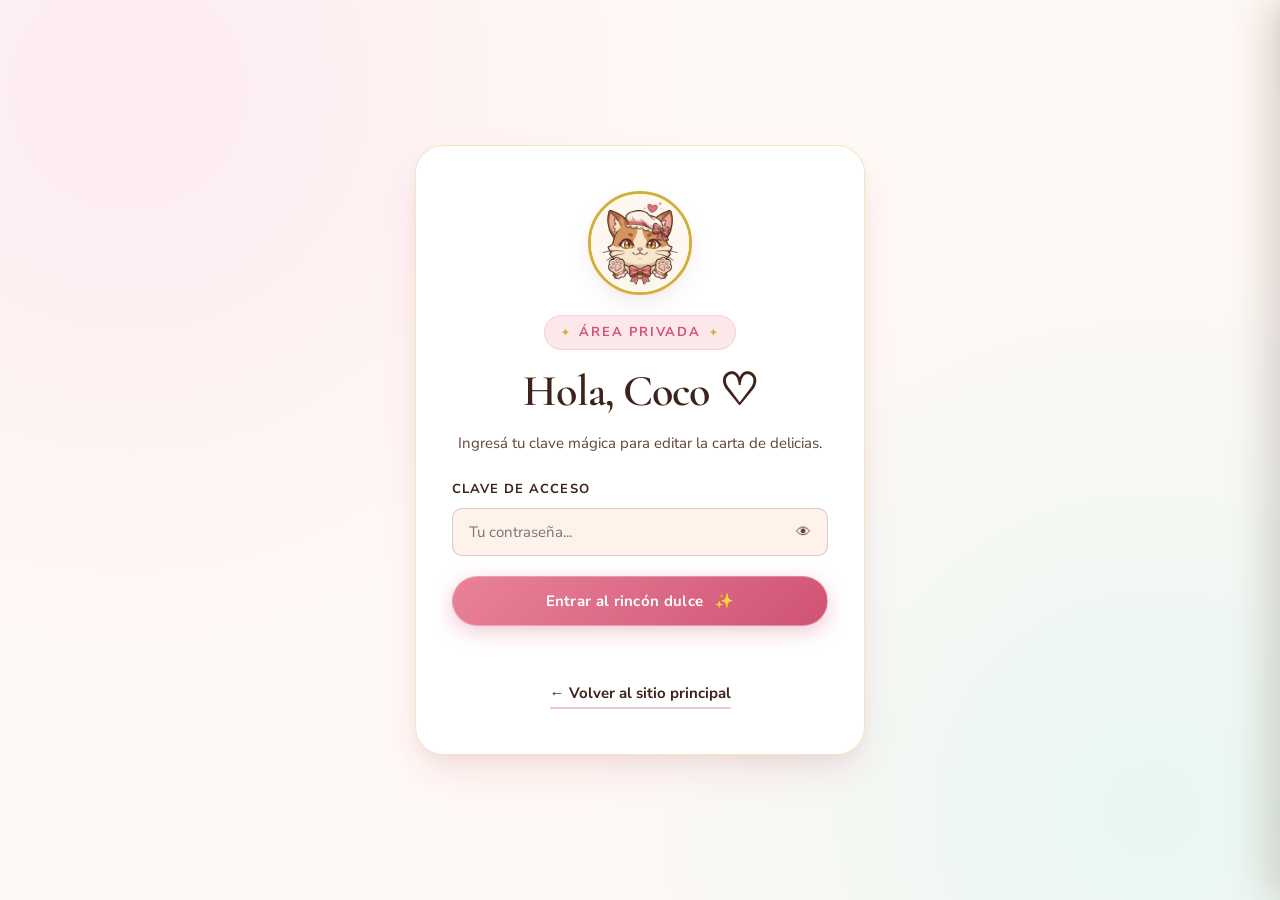
==== commit 4c075121: "feat(brand): actualizar identidad visual oficial, logos, favicon y sellos de Coco's Bakery" ====
--- a/admin.html
+++ b/admin.html
@@ -4,9 +4,12 @@
     <meta charset="UTF-8" />
     <meta name="viewport" content="width=device-width, initial-scale=1.0" />
     <meta name="robots" content="noindex,nofollow" />
+    <meta name="theme-color" content="#FFF9F5" />
     <title>Administración · Coco's Bakery</title>
-    <!-- Favicon temático SVG -->
-    <link rel="icon" href="data:image/svg+xml,<svg xmlns=%22http://www.w3.org/2000/svg%22 viewBox=%220 0 100 100%22><text y=%22.9em%22 font-size=%2290%22>🧁</text></svg>" />
+    <!-- Favicon e iconos oficiales de marca -->
+    <link rel="icon" href="favicon.ico" sizes="any" />
+    <link rel="icon" type="image/png" href="assets/brand/icon-192.png" sizes="192x192" />
+    <link rel="apple-touch-icon" href="assets/brand/apple-touch-icon.png" />
     <link rel="preconnect" href="https://fonts.googleapis.com" />
     <link rel="preconnect" href="https://fonts.gstatic.com" crossorigin />
     <link href="https://fonts.googleapis.com/css2?family=Cormorant+Garamond:ital,wght@0,500;0,600;0,700;1,500&family=Nunito+Sans:wght@400;600;700;800&display=swap" rel="stylesheet" />
@@ -17,7 +20,7 @@
     <!-- PANTALLA DE INGRESO (LOGIN) -->
     <main class="admin-login-wrap" id="admin-login">
       <div class="admin-login-card">
-        <img class="admin-login-avatar" src="assets/cocos-bakery-mark.jpg" onerror="this.onerror=null;this.src='https://raw.githubusercontent.com/vslocaltech/cocos-bakery/main/assets/cocos-bakery-mark.jpg';" alt="Logo de Coco's Bakery" />
+        <img class="admin-login-avatar" src="assets/brand/isotipo-coco.jpg" alt="Isotipo oficial de Coco's Bakery" width="96" height="96" />
         <span class="eyebrow">Área Privada</span>
         <h1>Hola, Coco ♡</h1>
         <p style="color: var(--choco-soft); font-size: 15px; margin-bottom: 24px;">Ingresá tu clave mágica para editar la carta de delicias.</p>
@@ -25,12 +28,15 @@
         <form id="login-form">
           <div class="form-group">
             <label for="admin-key">Clave de acceso</label>
-            <input id="admin-key" class="form-control" type="password" autocomplete="current-password" placeholder="Tu contraseña..." required />
-          </div>
-          <button class="button button-pink" type="submit" style="width: 100%;">
+            <div class="password-input-wrap">
+              <input id="admin-key" class="form-control" type="password" autocomplete="current-password" placeholder="Tu contraseña..." required />
+              <button type="button" class="password-toggle-btn" id="toggle-admin-key" aria-label="Mostrar u ocultar clave" title="Mostrar clave">👁</button>
+            </div>
+          </div>
+          <button class="button button-pink" id="login-submit-btn" type="submit" style="width: 100%;">
             Entrar al rincón dulce <span>✨</span>
           </button>
-          <p class="form-message" role="status"></p>
+          <p class="form-message" id="login-message" role="status"></p>
         </form>
 
         <div style="margin-top: 25px;">
@@ -43,11 +49,16 @@
     <main class="admin-panel hidden" id="admin-panel">
       <!-- Barra superior -->
       <header class="admin-navbar">
-        <a class="brand" href="index.html">
-          <span class="brand-mini">C</span>
-          <span>Coco's Bakery</span>
+        <a class="brand" href="index.html" aria-label="Coco's Bakery, inicio">
+          <span class="brand-mini">
+            <img src="assets/brand/isotipo-coco.jpg" alt="" width="44" height="44" />
+          </span>
+          <img class="brand-wordmark" src="assets/brand/logotipo-texto.png" alt="Coco's Bakery" height="36" />
         </a>
         <div class="admin-nav-actions">
+          <button class="button button-secondary" id="open-password-modal-btn" type="button" style="padding: 8px 16px; font-size: 13px;">
+            🔑 Clave
+          </button>
           <a href="catalogo.html" class="button button-secondary" style="padding: 8px 18px; font-size: 13px;">
             Ver catálogo <span>↗</span>
           </a>
@@ -92,15 +103,33 @@
               </div>
 
               <div class="form-group">
-                <label for="prod-tag">Etiqueta destacada (Opcional)</label>
-                <select id="prod-tag" name="tag" class="form-control">
-                  <option value="">Sin etiqueta</option>
-                  <option value="Más pedido">Más pedido 🔥</option>
-                  <option value="Favorito">Favorito ♥</option>
-                  <option value="Destacado">Destacado ✨</option>
-                  <option value="Personalizable">Personalizable 🎨</option>
-                  <option value="Edición limitada">Edición limitada 🎀</option>
-                </select>
+                <label for="prod-tag">Etiqueta / Tag destacada (Opcional)</label>
+                <input
+                  type="text"
+                  id="prod-tag"
+                  name="tag"
+                  class="form-control"
+                  list="prod-tag-suggestions"
+                  maxlength="28"
+                  placeholder="Escribí una etiqueta (ej. Edición limitada, Nuevo, Promo...)"
+                />
+                <datalist id="prod-tag-suggestions">
+                  <option value="Más pedido"></option>
+                  <option value="Favorito"></option>
+                  <option value="Especial"></option>
+                  <option value="Destacado"></option>
+                  <option value="Personalizable"></option>
+                  <option value="Edición limitada"></option>
+                  <option value="Nuevo"></option>
+                </datalist>
+                <div class="tag-quick-chips" id="tag-quick-chips" aria-label="Etiquetas rápidas">
+                  <button type="button" class="tag-chip" data-tag-chip="Más pedido">Más pedido</button>
+                  <button type="button" class="tag-chip" data-tag-chip="Especial">Especial</button>
+                  <button type="button" class="tag-chip" data-tag-chip="Edición limitada">Edición limitada</button>
+                  <button type="button" class="tag-chip" data-tag-chip="Personalizable">Personalizable</button>
+                  <button type="button" class="tag-chip" data-tag-chip="Nuevo">Nuevo</button>
+                  <button type="button" class="tag-chip tag-chip-clear" data-tag-chip="">Sin tag</button>
+                </div>
               </div>
 
               <div class="form-group">
@@ -114,10 +143,20 @@
               </div>
 
               <div class="form-group">
-                <label>Foto del producto</label>
+                <label class="admin-checkbox-card" for="prod-featured">
+                  <input type="checkbox" id="prod-featured" name="featured" />
+                  <span class="admin-checkbox-copy">
+                    <strong>Favorito en página principal ♥</strong>
+                    <small>Mostralo destacado en "Pequeños favoritos" del inicio.</small>
+                  </span>
+                </label>
+              </div>
+
+              <div class="form-group">
+                <label for="product-image-file">Foto del producto</label>
                 <div style="display: grid; gap: 8px;">
                   <input type="file" id="product-image-file" class="form-control" accept="image/*" style="font-size: 13px;" />
-                  <input type="url" id="product-image-url" class="form-control" placeholder="O pega un enlace de imagen (https://...)" />
+                  <input type="text" id="product-image-url" class="form-control" placeholder="O pegá un enlace de imagen (https://...)" />
                 </div>
                 <!-- Vista previa de imagen -->
                 <div class="image-preview-box">
@@ -125,10 +164,13 @@
                     ✨ Vista previa de la foto aquí
                   </span>
                   <img id="preview-image" class="hidden" alt="Vista previa del dulce" />
+                  <button type="button" id="clear-image-btn" class="btn-clear-image hidden" title="Quitar foto seleccionada">✕ Quitar</button>
                 </div>
               </div>
 
-              <div style="display: grid; gap: 10px; margin-top: 25px;">
+              <p id="product-form-message" class="form-message" role="status"></p>
+
+              <div style="display: grid; gap: 10px; margin-top: 18px;">
                 <button id="submit-btn" class="button button-pink" type="submit" style="width: 100%;">
                   Guardar en la carta <span>+</span>
                 </button>
@@ -163,6 +205,36 @@
       </div>
     </main>
 
+    <!-- MODAL PARA CAMBIAR CONTRASEÑA -->
+    <div id="password-modal-overlay" class="modal-overlay" aria-hidden="true">
+      <div class="password-modal" role="dialog" aria-modal="true" aria-labelledby="password-modal-title">
+        <button type="button" class="modal-close-btn" id="close-password-modal-btn" aria-label="Cerrar ventana">✕</button>
+        <span class="eyebrow">Seguridad</span>
+        <h2 id="password-modal-title" style="font-size: 28px; margin-bottom: 6px;">Cambiar clave de acceso</h2>
+        <p class="subtitle" style="margin-bottom: 20px;">Elegí una contraseña privada de al menos 6 caracteres.</p>
+
+        <form id="change-password-form">
+          <div class="form-group">
+            <label for="current-admin-key">Clave actual</label>
+            <input id="current-admin-key" class="form-control" type="password" autocomplete="current-password" required />
+          </div>
+          <div class="form-group">
+            <label for="new-admin-key">Nueva clave</label>
+            <input id="new-admin-key" class="form-control" type="password" autocomplete="new-password" minlength="6" placeholder="Mínimo 6 caracteres" required />
+          </div>
+          <div class="form-group">
+            <label for="confirm-admin-key">Confirmar nueva clave</label>
+            <input id="confirm-admin-key" class="form-control" type="password" autocomplete="new-password" minlength="6" placeholder="Repetí tu nueva clave" required />
+          </div>
+          <p id="password-change-message" class="form-message" role="status"></p>
+          <div style="display: grid; gap: 10px; margin-top: 16px;">
+            <button type="submit" class="button button-pink" style="width: 100%;">Guardar nueva clave <span>🔒</span></button>
+            <button type="button" class="button button-secondary" id="cancel-password-modal-btn" style="width: 100%;">Cancelar</button>
+          </div>
+        </form>
+      </div>
+    </div>
+
     <script src="script.js"></script>
   </body>
 </html>
--- a/styles.css
+++ b/styles.css
@@ -196,7 +196,7 @@
 .brand {
   display: inline-flex;
   align-items: center;
-  gap: 14px;
+  gap: 12px;
   font-family: var(--font-serif);
   font-size: 27px;
   font-weight: 700;
@@ -207,23 +207,48 @@
 .brand-mini {
   display: grid;
   place-items: center;
-  width: 42px;
-  height: 42px;
+  width: 46px;
+  height: 46px;
   border-radius: 50%;
-  background: linear-gradient(135deg, var(--pink-blush), var(--pink-pastel));
+  background: var(--cream-base);
   border: 2px solid var(--gold-accent);
-  color: var(--pink-deep);
-  font-family: var(--font-serif);
-  font-size: 26px;
-  font-style: italic;
-  font-weight: 700;
+  overflow: hidden;
+  flex-shrink: 0;
   box-shadow: var(--shadow-sm);
   transition: var(--transition);
 }
 
+.brand-mini img {
+  width: 100%;
+  height: 100%;
+  object-fit: cover;
+  display: block;
+}
+
+.brand-wordmark {
+  height: 36px;
+  width: auto;
+  display: block;
+  object-fit: contain;
+  transition: var(--transition);
+}
+
+.brand-footer .brand-mini {
+  width: 38px;
+  height: 38px;
+}
+
+.brand-footer .brand-wordmark {
+  height: 30px;
+}
+
 .brand:hover .brand-mini {
-  transform: rotate(-10deg) scale(1.08);
+  transform: rotate(-6deg) scale(1.07);
   box-shadow: var(--shadow-gold);
+}
+
+.brand:hover .brand-wordmark {
+  opacity: 0.88;
 }
 
 .main-nav {
@@ -473,11 +498,11 @@
 }
 
 .hero-logo-wrap {
-  width: clamp(210px, 28vw, 340px);
+  width: clamp(220px, 29vw, 350px);
   aspect-ratio: 1;
   border-radius: 50%;
-  padding: 14px;
-  background: linear-gradient(145deg, #FFF6EE, var(--pink-pastel), var(--mint-soft));
+  padding: 8px;
+  background: var(--cream-base);
   border: 3px solid var(--gold-accent);
   box-shadow: var(--shadow-lg), 0 0 0 8px rgba(255, 255, 255, 0.88);
   position: relative;
@@ -496,7 +521,7 @@
   display: block;
   object-fit: cover;
   border-radius: 50%;
-  border: 2px solid rgba(212, 175, 55, 0.45);
+  background: var(--cream-base);
 }
 
 /* Destellos y magia flotante */
@@ -847,6 +872,23 @@
   overflow: hidden;
 }
 
+.story-section::before {
+  content: '';
+  position: absolute;
+  inset: 0;
+  background-image: url('assets/brand/pattern-rosa-suave.jpg');
+  background-size: 320px 320px;
+  background-repeat: repeat;
+  opacity: 0.16;
+  pointer-events: none;
+  z-index: 0;
+}
+
+.story-section > * {
+  position: relative;
+  z-index: 1;
+}
+
 .story-grid {
   display: grid;
   grid-template-columns: 1.2fr 0.8fr;
@@ -890,50 +932,32 @@
 }
 
 .story-stamp-card {
-  width: 210px;
-  height: 210px;
+  width: 196px;
+  height: 196px;
   border-radius: 50%;
-  background: var(--cream-card);
-  border: 3px double var(--gold-accent);
-  box-shadow: var(--shadow-lg), inset 0 0 25px rgba(247, 198, 208, 0.3);
-  display: flex;
-  flex-direction: column;
-  align-items: center;
-  justify-content: center;
-  text-align: center;
-  padding: 15px;
+  background: var(--cream-base);
+  border: 2px solid rgba(212, 175, 55, 0.65);
+  box-shadow: var(--shadow-lg), 0 0 0 6px rgba(255, 249, 245, 0.92);
+  display: grid;
+  place-items: center;
+  padding: 10px;
   position: absolute;
-  bottom: -25px;
-  left: -25px;
-  transform: rotate(-8deg);
+  bottom: -28px;
+  left: -28px;
+  transform: rotate(-7deg);
   transition: var(--transition);
   z-index: 2;
 }
 
 .story-stamp-card:hover {
-  transform: rotate(0deg) scale(1.08);
-}
-
-.story-stamp-card .stamp-icon {
-  font-size: 32px;
-  color: var(--pink-deep);
-  margin-bottom: 4px;
-}
-
-.story-stamp-card h3 {
-  font-size: 18px;
-  letter-spacing: 0.12em;
-  text-transform: uppercase;
-  margin: 0;
-  color: var(--choco-rich);
-}
-
-.story-stamp-card span {
-  font-size: 11px;
-  color: var(--gold-dark);
-  font-weight: 700;
-  letter-spacing: 0.1em;
-  text-transform: uppercase;
+  transform: rotate(0deg) scale(1.06);
+}
+
+.story-stamp-card img {
+  width: 100%;
+  height: 100%;
+  object-fit: contain;
+  display: block;
 }
 
 /* ==========================================================================
@@ -1212,6 +1236,24 @@
     );
   border-bottom: 2px dashed rgba(212, 175, 55, 0.35);
   position: relative;
+  overflow: hidden;
+}
+
+.catalogue-hero::before {
+  content: '';
+  position: absolute;
+  inset: 0;
+  background-image: url('assets/brand/pattern-rosa-suave.jpg');
+  background-size: 280px 280px;
+  background-repeat: repeat;
+  opacity: 0.13;
+  pointer-events: none;
+  z-index: 0;
+}
+
+.catalogue-hero > * {
+  position: relative;
+  z-index: 1;
 }
 
 .catalogue-hero p {
@@ -1318,13 +1360,20 @@
 }
 
 .admin-login-avatar {
-  width: 95px;
-  height: 95px;
+  display: block;
+  width: 104px;
+  height: 104px;
   border-radius: 50%;
   object-fit: cover;
+  background: var(--cream-base);
   border: 3px solid var(--gold-accent);
   box-shadow: var(--shadow-md);
-  margin-bottom: 20px;
+  margin: 0 auto 20px;
+}
+
+.admin-login-card h1 {
+  font-size: clamp(32px, 4vw, 44px);
+  margin-bottom: 10px;
 }
 
 .form-group {
@@ -1366,6 +1415,158 @@
   min-height: 20px;
   margin: 10px 0 0;
   font-weight: 600;
+}
+
+.form-message.success {
+  color: var(--mint-deep);
+}
+
+.password-input-wrap {
+  position: relative;
+  display: flex;
+  align-items: center;
+}
+
+.password-input-wrap .form-control {
+  padding-right: 46px;
+}
+
+.password-toggle-btn {
+  position: absolute;
+  right: 8px;
+  width: 34px;
+  height: 34px;
+  border-radius: 50%;
+  display: grid;
+  place-items: center;
+  font-size: 15px;
+  color: var(--choco-soft);
+  transition: var(--transition);
+}
+
+.password-toggle-btn:hover {
+  background: var(--pink-pastel);
+  color: var(--pink-deep);
+}
+
+.password-modal {
+  width: min(100%, 440px);
+  max-height: calc(100vh - 40px);
+  overflow-y: auto;
+  background: var(--cream-card);
+  border-radius: var(--radius-lg);
+  border: 2px solid var(--gold-accent);
+  box-shadow: var(--shadow-lg), 0 0 40px rgba(232, 130, 153, 0.2);
+  padding: 28px 26px;
+  position: relative;
+  text-align: center;
+  transform: scale(0.94);
+  transition: transform 0.3s cubic-bezier(0.34, 1.56, 0.64, 1);
+}
+
+.modal-overlay.active .password-modal {
+  transform: scale(1);
+}
+
+.admin-checkbox-card {
+  display: flex !important;
+  align-items: flex-start;
+  gap: 12px;
+  padding: 12px 14px;
+  border-radius: var(--radius-sm);
+  border: 1px solid rgba(232, 130, 153, 0.35);
+  background: #FFF6F8;
+  cursor: pointer;
+  text-transform: none !important;
+  letter-spacing: normal !important;
+  transition: var(--transition);
+}
+
+.admin-checkbox-card:hover {
+  border-color: var(--pink-accent);
+  background: #FFF0F3;
+}
+
+.admin-checkbox-card:has(input:checked) {
+  border-color: var(--pink-deep);
+  background: var(--pink-pastel);
+  box-shadow: 0 2px 10px rgba(208, 83, 115, 0.14);
+}
+
+.admin-checkbox-card input[type="checkbox"] {
+  width: 18px;
+  height: 18px;
+  margin-top: 2px;
+  accent-color: var(--pink-deep);
+  flex-shrink: 0;
+  cursor: pointer;
+}
+
+.admin-checkbox-copy strong {
+  display: block;
+  font-size: 14px;
+  color: var(--choco-rich);
+  margin-bottom: 2px;
+}
+
+.admin-checkbox-copy small {
+  display: block;
+  font-size: 12px;
+  font-weight: 400;
+  color: var(--choco-soft);
+  line-height: 1.4;
+}
+
+.btn-clear-image {
+  position: absolute;
+  top: 8px;
+  right: 8px;
+  background: rgba(61, 35, 25, 0.82);
+  color: #FFFFFF;
+  font-size: 11px;
+  font-weight: 700;
+  padding: 5px 10px;
+  border-radius: var(--radius-full);
+  transition: var(--transition);
+}
+
+.btn-clear-image:hover {
+  background: #D32F2F;
+}
+
+.tag-quick-chips {
+  display: flex;
+  flex-wrap: wrap;
+  gap: 6px;
+  margin-top: 8px;
+}
+
+.tag-chip {
+  font-size: 11px;
+  font-weight: 700;
+  color: var(--choco-soft);
+  background: var(--cream-tint);
+  border: 1px solid rgba(212, 175, 55, 0.35);
+  border-radius: var(--radius-full);
+  padding: 4px 10px;
+  transition: var(--transition);
+}
+
+.tag-chip:hover {
+  border-color: var(--pink-accent);
+  color: var(--pink-deep);
+  background: var(--pink-pastel);
+}
+
+.tag-chip.active {
+  background: linear-gradient(135deg, #FFF6D6, #FCE38A);
+  color: #7A580A;
+  border-color: var(--gold-accent);
+}
+
+.tag-chip-clear {
+  border-style: dashed;
+  color: var(--choco-light);
 }
 
 /* Panel principal de administración */
@@ -1511,8 +1712,24 @@
 .admin-item-meta {
   display: flex;
   align-items: center;
-  gap: 12px;
+  flex-wrap: wrap;
+  gap: 8px 10px;
   font-size: 13px;
+}
+
+.badge-featured {
+  display: inline-flex;
+  align-items: center;
+  gap: 4px;
+  background: var(--pink-pastel);
+  color: var(--pink-deep);
+  font-size: 10px;
+  font-weight: 800;
+  letter-spacing: 0.06em;
+  text-transform: uppercase;
+  padding: 5px 10px;
+  border-radius: var(--radius-full);
+  border: 1px solid rgba(208, 83, 115, 0.35);
 }
 
 .admin-item-price {
@@ -1534,6 +1751,20 @@
   place-items: center;
   font-size: 15px;
   transition: var(--transition);
+}
+
+.btn-fav {
+  background: var(--pink-pastel);
+  color: var(--pink-deep);
+  border: 1px solid rgba(232, 130, 153, 0.45);
+}
+
+.btn-fav:hover,
+.btn-fav.active {
+  background: linear-gradient(135deg, var(--pink-accent), var(--pink-deep));
+  color: #FFFFFF;
+  border-color: transparent;
+  box-shadow: 0 3px 10px rgba(208, 83, 115, 0.3);
 }
 
 .btn-edit {
@@ -1721,13 +1952,17 @@
 
   .brand {
     font-size: 24px;
-    gap: 10px;
+    gap: 8px;
   }
 
   .brand-mini {
     width: 36px;
     height: 36px;
-    font-size: 22px;
+  }
+
+  .brand-wordmark {
+    height: 25px;
+    max-width: 128px;
   }
 
   .menu-button {
@@ -2099,6 +2334,14 @@
   .admin-list-topbar button {
     width: 100%;
   }
+
+  .toast-msg {
+    left: 16px;
+    right: 16px;
+    bottom: 16px;
+    justify-content: center;
+    text-align: center;
+  }
 }
 
 /* ==========================================================================
@@ -2375,6 +2618,17 @@
   animation: gentlePulse 3s infinite ease-in-out;
 }
 
+.cart-empty-logo {
+  width: 92px;
+  height: 92px;
+  border-radius: 50%;
+  object-fit: cover;
+  background: var(--cream-base);
+  border: 2.5px solid var(--gold-accent);
+  box-shadow: var(--shadow-md);
+  animation: gentlePulse 4s infinite ease-in-out;
+}
+
 .cart-empty-state h4 {
   font-size: 22px;
   margin: 0;
@@ -2689,6 +2943,30 @@
 }
 
 @media (max-width: 480px) {
+  .site-header {
+    padding: 0 14px;
+    gap: 6px;
+  }
+  .brand {
+    gap: 6px;
+  }
+  .brand-mini {
+    width: 32px;
+    height: 32px;
+  }
+  .brand-wordmark {
+    height: 22px;
+    max-width: 112px;
+  }
+  .cart-nav-btn {
+    padding: 6px 11px;
+    font-size: 13px;
+    gap: 5px;
+  }
+  .menu-button {
+    padding: 6px 12px;
+    font-size: 13px;
+  }
   .cart-drawer {
     width: 100%;
   }
